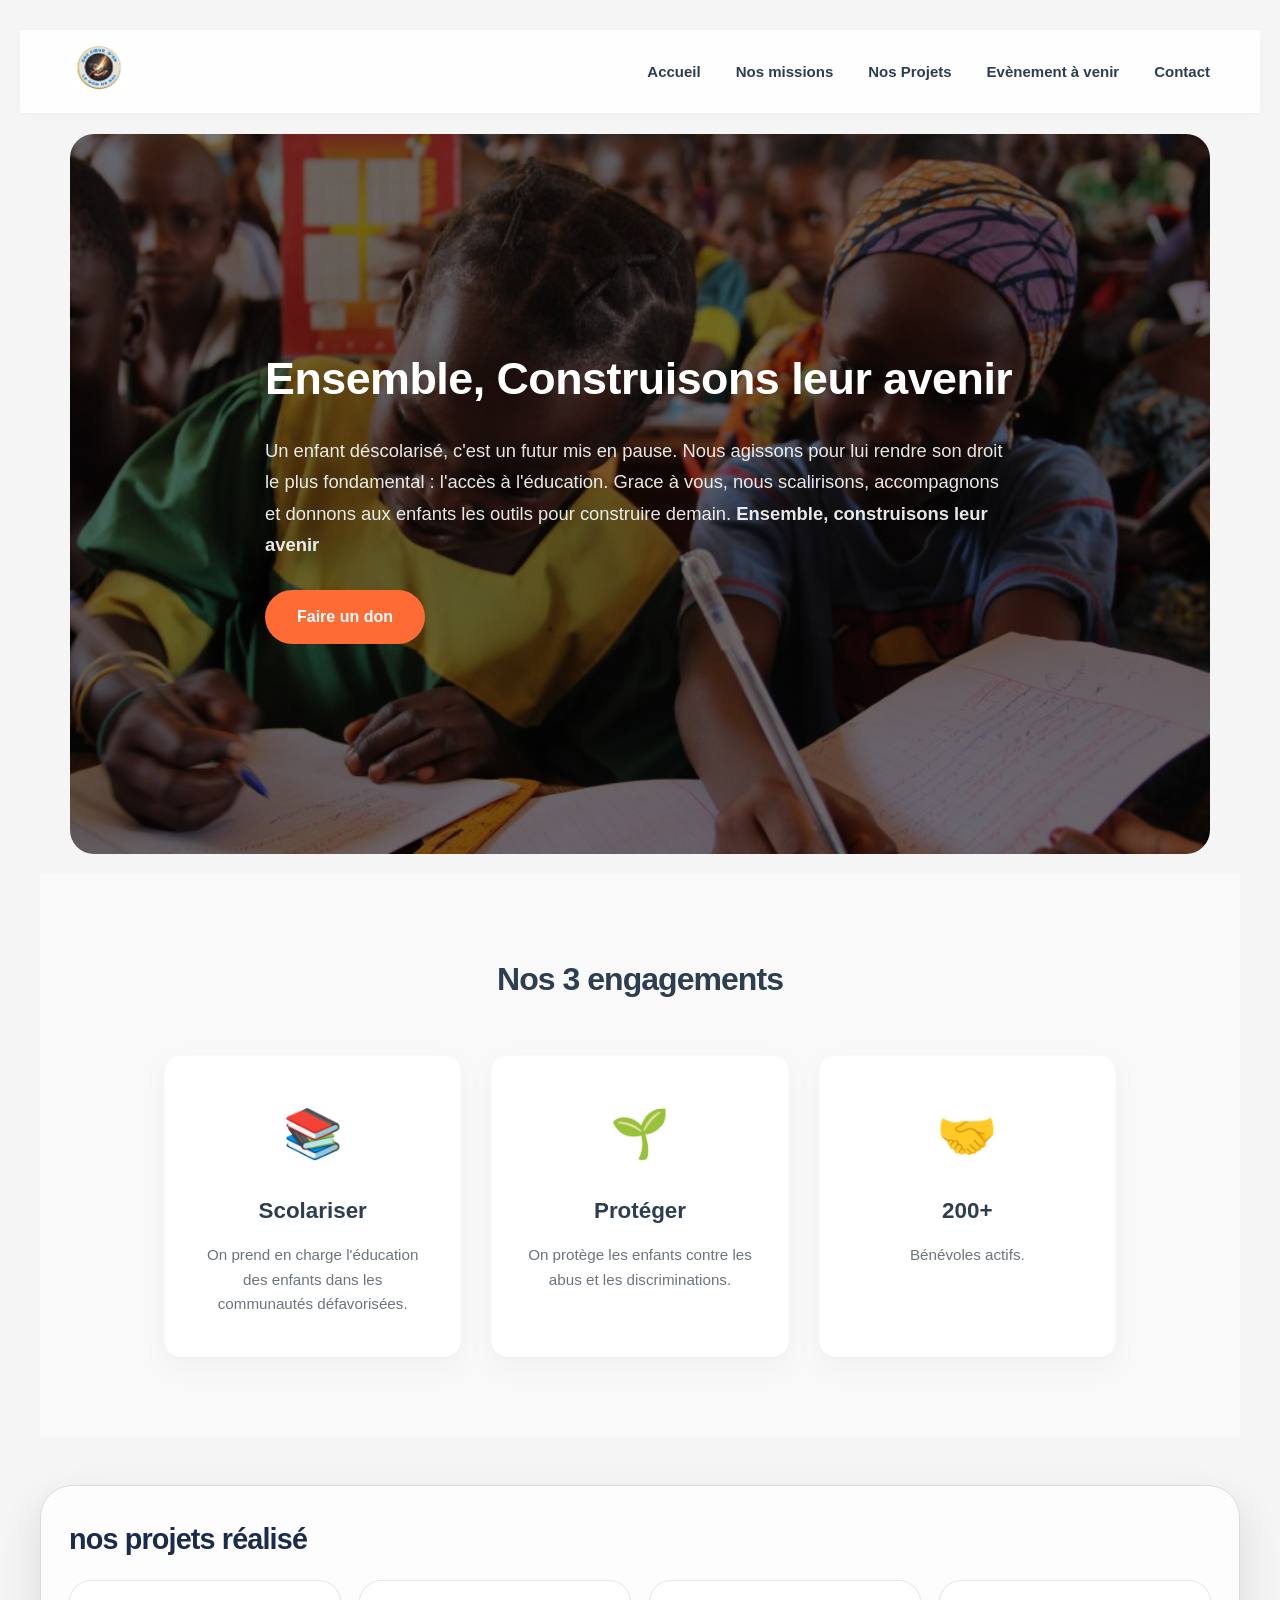
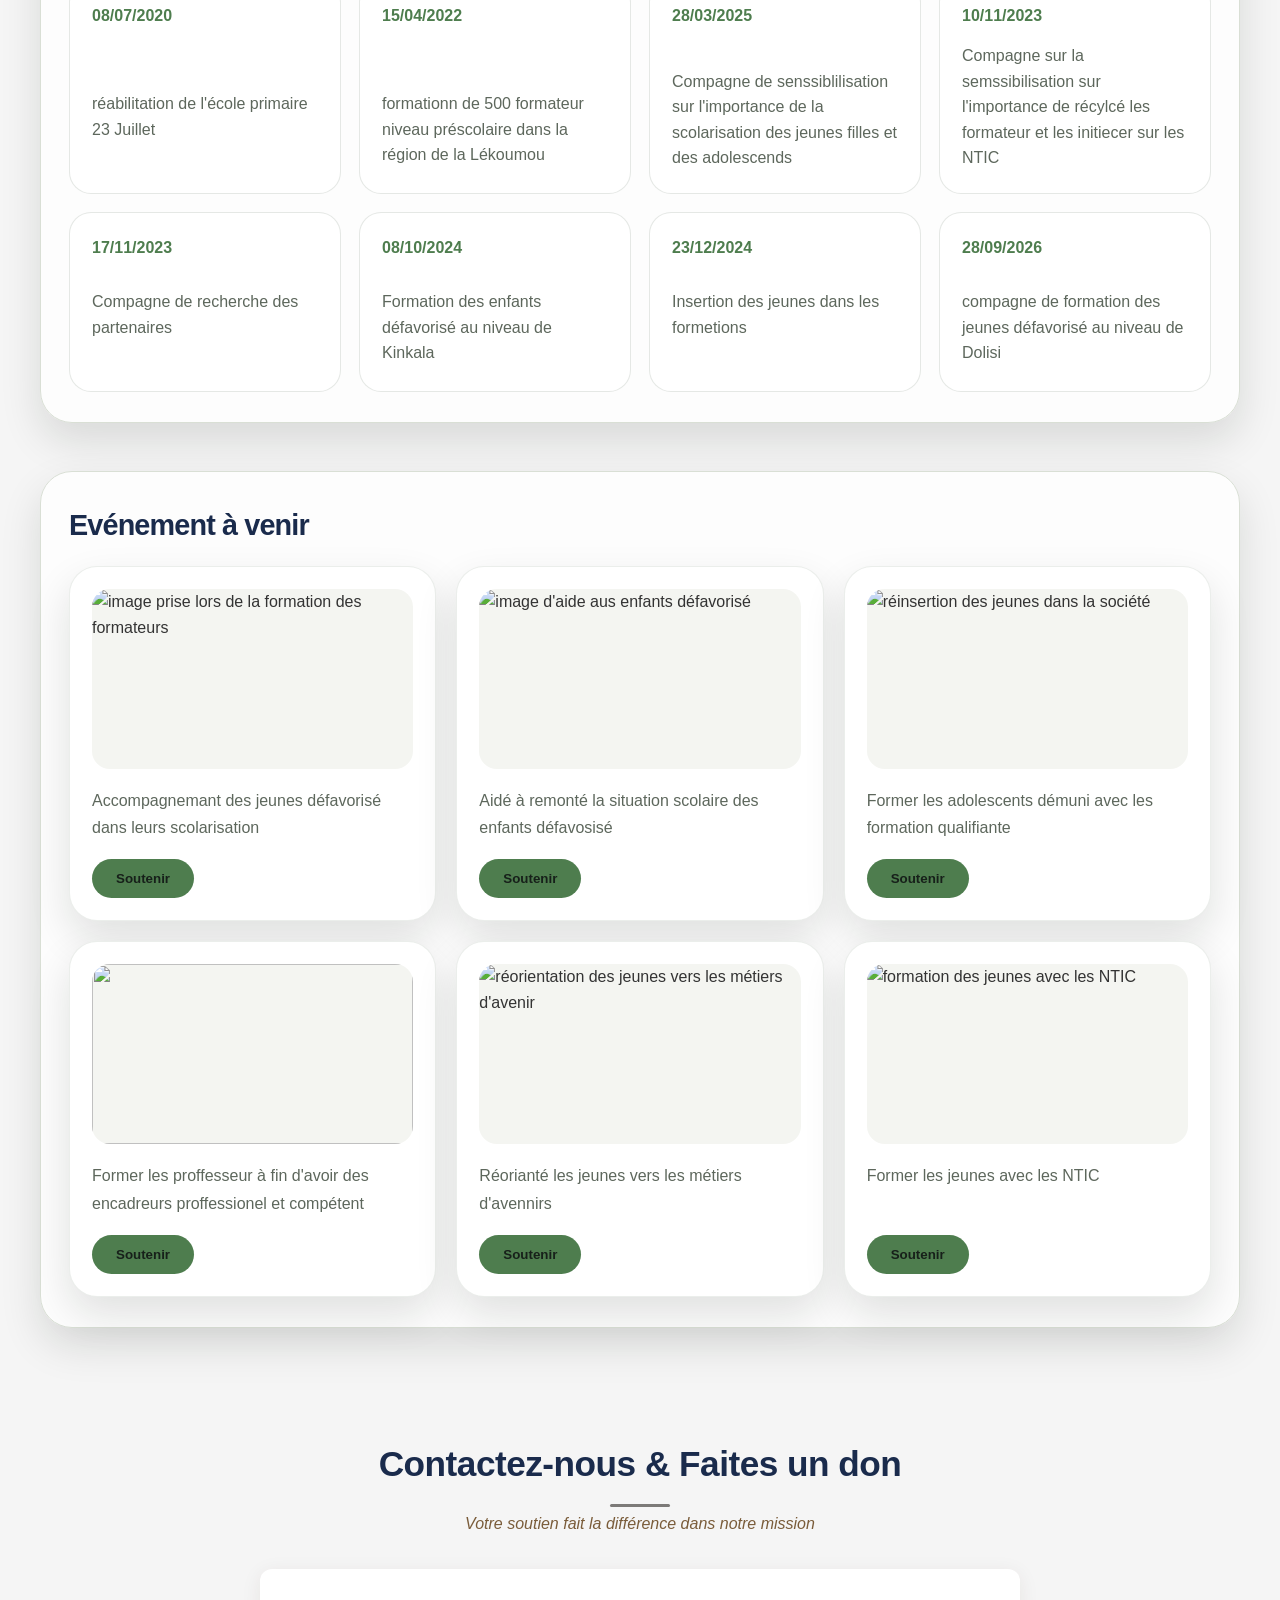
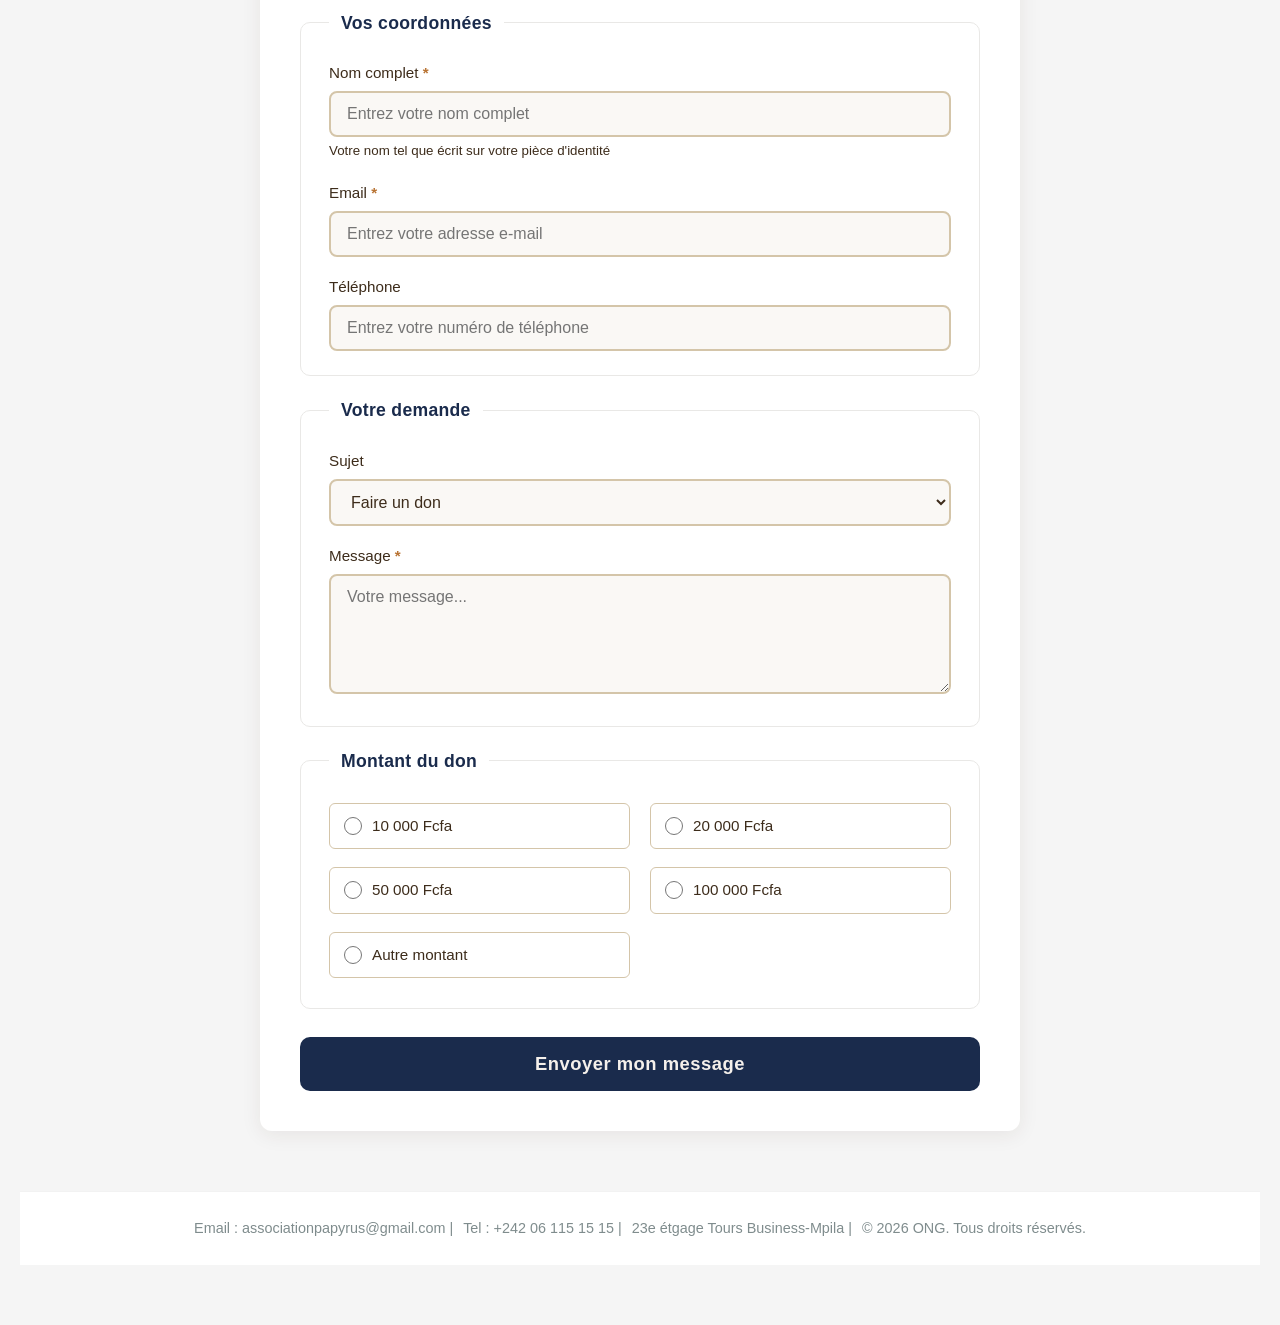
==== index.html @ c0b55ab4 "code review" ====
<!DOCTYPE html>
<html lang="en">
<head>
    <meta charset="UTF-8">
    <meta name="viewport" content="width=device-width, initial-scale=1.0">
    <title>associatif / ONG </title>
    <link rel="preconnect" href="https://fonts.googleapis.com">
    <link rel="preconnect" href="https://fonts.gstatic.com" crossorigin>
    <link href="https://fonts.googleapis.com/css2?family=Roboto:ital,wght@0,100..900;1,100..900&display=swap" rel="stylesheet">
    <link rel="stylesheet" href="style.css">
</head>
<body>
     <!-- En tete-->  
     <header>
        <nav class="navbar">
            <a href="#" class="logo">
                <img src="image/logo1.png" alt="Logo de l'ONG" class="logo-img">
            </a>
            <ul class="nav-links">
                <li><a href="#">Accueil</a></li>
                <li><a href="#mission">Nos missions</a></li>
                <li><a href="#projet">Nos Projets</a></li>
                <li><a href="#evenements">Evènement à venir</a></li>
                <li><a href="#contact-don">Contact</a></li>
            </ul>
        </nav>
    </header>
    <main>
        <section class="hero">
            <div class="hero-content">
               <h1>Ensemble, Construisons leur avenir</h1>
               <p>Un enfant déscolarisé, c'est un futur mis en pause. Nous agissons pour lui rendre
                son droit le plus fondamental : l'accès à l'éducation.
                Grace à vous, nous scalirisons, accompagnons et donnons aux enfants les outils
                pour construire demain.
                <strong>Ensemble, construisons leur avenir</strong>
               </p>
               <a href="don.html" class="btn">Faire un don</a>
            </div>
        </section>
        <section id="mission" class="engagements">
            <h2>Nos 3 engagements</h2>
            <div class="cards">
                <div class="card">
                    <article>
                    <span class="icon">📚</span>
                    <h3>Scolariser</h3>
                    <p>On prend en charge l'éducation des enfants dans les communautés défavorisées.</p>
                    </article>
                </div>
                <div class="card">
                    <article>
                    <span class="icon">🌱</span>
                    <h3>Protéger</h3>
                    <p>On protège les enfants contre les abus et les discriminations.</p>
                    </article>
                </div>
                <div class="card">
                    <article>
                    <span class="icon">🤝</span>
                    <h3>200+</h3>
                    <p>Bénévoles actifs.</p>
                    </article>
                </div>
            </div>
        </section>
        <!--  Les projet déjà réalisé -->
        <section id="projet" class="calandar_section">
            <h2>nos projets réalisé</h2>
            <div class="calandar_container">
                <div class="child_calandar">
                    <p>08/07/2020</p>
                    <p>réabilitation de l'école primaire 23 Juillet</p>
                </div>
                <div class="child_calandar">
                    <p>15/04/2022</p>
                    <p>formationn de 500 formateur niveau préscolaire dans la région de la Lékoumou</p>
                </div>
                <div class="child_calandar">
                    <p>28/03/2025</p>
                    <p> Compagne de senssiblilisation sur l'importance de la scolarisation des jeunes filles et des adolescends </p>
                </div>

                <div class="child_calandar">
                    <p>10/11/2023</p>
                    <p> Compagne sur la semssibilisation sur l'importance de récylcé les formateur et les initiecer sur les NTIC</p>
                </div>
                <div class="child_calandar">    
                    <p>17/11/2023</p>
                    <p>Compagne de recherche des partenaires </p>
                </div>

                <div class="child_calandar"> 
                    <p>08/10/2024</p>
                    <p>Formation des enfants défavorisé au niveau de Kinkala</p>
                </div>
                <div class="child_calandar">
                    <p>23/12/2024</p>
                    <p>Insertion des jeunes dans les formetions</p>
                </div>
                <div class="child_calandar">             
                    <p>28/09/2026</p>
                    <p>compagne de formation des jeunes défavorisé au niveau de Dolisi</p>
                </div>
            </div>
    </section>


<!--La section pour nos projets à venir  -->
    <section id="evenements" class="projet_section">
        <h2>Evénement à venir</h2>
        <div class="container_projet">
            <div class="child_projet">
                <img src="https://legrandmono.bj/wp-content/uploads/2024/09/IMG-20240927-WA0129.jpg" alt="image prise lors de la formation des formateurs">
                <p> Accompagnemant des jeunes défavorisé dans leurs scolarisation</p>
                <button>Soutenir</button>
            </div>
            <div class="child_projet">
                <img src="https://encrypted-tbn0.gstatic.com/images?q=tbn:ANd9GcRmn4gI9Ow5GLTGpwdZaZLnpQS62dwzowXcWc6ldBdXpA&s=10" alt="image d'aide aus enfants défavorisé">
                <p>Aidé à remonté la situation scolaire des enfants défavosisé </p>
                <button>Soutenir</button>
            </div>
            <div class="child_projet">
                <img src="https://www.adiac-congo.com/sites/default/files/img-20231004-wa0009.jpg" alt=" réinsertion des jeunes dans la société">
                <p>Former les adolescents démuni avec les formation qualifiante</p>
                <button>Soutenir</button>
            </div>
            <div class="child_projet">
                <img src="https://encrypted-tbn0.gstatic.com/images?q=tbn:ANd9GcTs5xlvQpNyrW2A0Wgi2jLqaTZ2bCmVh3GFG5YXTifcsnh3gACcMh5GiiU&s=10" alt="">
                <p>Former les proffesseur à fin d'avoir des encadreurs proffessionel et compétent </p>
                <button>Soutenir</button>
            </div>
            <div class="child_projet">
                <img src="https://online.edhec.edu/wp-content/uploads/2023/07/ChatGPT-Image-Jun-26-2026-06_09_16-PM-1920x768.png" alt=" réorientation des jeunes vers les métiers d'avenir">
                <p>Réorianté les jeunes vers les métiers d'avennirs </p>
                <button>Soutenir</button>
            </div>
            <div class="child_projet">
                <img src="https://encrypted-tbn0.gstatic.com/images?q=tbn:ANd9GcTFiH9bHSVfuEhfHbnqG5FL65zn-hc5rczifXO11B1sa4hIAQC0uTq6vQdM&s=10" alt=" formation des jeunes avec les NTIC">
                <p>Former les jeunes avec les NTIC</p>
                <button>Soutenir</button>
            </div>
        </div>
    </section>

    <section id="contact-don" class="contact-don">
        <h2>Contactez-nous &amp; Faites un don</h2>
        <p class="subtitle">Votre soutien fait la différence dans notre mission</p>
        <address class="contact-adress">
            
        </address>
        <form action="#" method="get" class="contact-form">
            <fieldset>
                <legend>Vos coordonnées</legend>
                <div class="form-group">
                    <label for="nom">Nom complet <span class="required">*</span></label>
                    <input type="text" id="nom" name="nom" placeholder="Entrez votre nom complet" required>
                    <small id="nom-help">Votre nom tel que écrit sur votre pièce d'identité</small>
                </div>
                <div class="form-group">
                    <label for="email">Email <span class="required">*</span></label>
                    <input type="email" id="email" name="email" placeholder="Entrez votre adresse e-mail" required>
                </div>
                <div class="form-group">
                    <label for="tel">Téléphone</label>
                    <input type="tel" id="tel" name="tel" placeholder="Entrez votre numéro de téléphone">
                </div>
            </fieldset>
            <fieldset>
                <legend>Votre demande</legend>
                <div class="form-group">
                    <label for="sujet">Sujet</label>
                    <select id="sujet" name="sujet">
                        <option value="info">Demande d'information</option>
                        <option value="don" selected>Faire un don</option>
                        <option value="autre">Autre</option>
                    </select>
                </div>
                <div class="form-groupe">
                    <label for="message">Message <span class=required>*</span></label>
                    <textarea id="message" name="message" rows="5" placeholder="Votre message..." required></textarea>   
                </div>
            </fieldset>
            <fieldset>
                <legend>Montant du don</legend>
                <div class="radio-group">
                    <label><input type="radio" name="montant" value="10000"> 10 000 Fcfa</label>
                    <label><input type="radio" name="montant" value="20000"> 20 000 Fcfa</label>
                    <label><input type="radio" name="montant" value="50000"> 50 000 Fcfa</label>
                    <label><input type="radio" name="montant" value="100000"> 100 000 Fcfa</label>
                    <label><input type="radio" name="montant" value="autre"> Autre montant</label>
                </div>
            </fieldset>
            <button type="submit" name="submit" class="btn-submit">Envoyer mon message</button>
        </form>
    </section>

    <footer>
        <p>Email : associationpapyrus@gmail.com | </a></p>
        <p> Tel : +242 06 115 15 15 |</p>
        <p> 23e étgage Tours Business-Mpila | </p>
        <p>&copy; 2026 ONG. Tous droits réservés.</p>
    </footer>
</body>
</html>
---- style.css ----
* {
    margin: 0;
    padding: 0;
    box-sizing: border-box;
}

body {
    font-family: 'Inter', sans-serif;
    line-height: 1.6;
    background-color: #f4f4f4;
    color: #333;
    display: flex;
    flex-direction: column;
    min-height: 100vh;
    background-color: #f5f5f5;
}

header {
     position: sticky;
    top: 0;
    z-index: 1000; 

}
.navbar{
    
    display: flex;
    justify-content: space-between;

    align-items: center;
    padding: 15px 50px;
    background: rgb(255, 255, 255,0.85);
    border-bottom: 1px solid RGB(0, 0, 0, 0.05);
    backdrop-filter: blur(12px);
    BOX-SHADOW: 0 2px 10px rgba(0,0,0,0.02);
}

.logo-img {
    height: 45px;
    object-fit: contain;
}

.nav-links{
    display: flex;
    list-style: none;
    gap: 35px;
}

.nav-links a {
    text-decoration: none;
    color: #2c3e50 ;
    font-weight: 600;
    font-size: 15px;
    transition: color 0.3s ease;
    position: relative;
}

.nav-links a:hover {
    color: #ff6b35;
}

.nav-links a::after {
    content: '';
    position: absolute;
    width: 0;
    height: 2px;
    bottom: 0;
    left: 0;
    background-color: #ff6b35;
    transition: width 0.3s ease;
}

.nav-links a:hover::after {
    width: 100%;
}

.nav-links a:hover {
    color: #ff6b35;
}

.hero {
    background-image: linear-gradient(rgba(0,0,0,0.55), rgba(0,0,0,0.55)), url(image/image2.jpg);

    background-size: cover;
    background-position: center;
    background-repeat: no-repeat;
    min-height: 80vh;
    display: flex;
    justify-content: center;
    align-items: center;
    padding: 40px 20px;
    color: white;
    border-radius: 24px;
    overflow: hidden;
    margin: 20px 50px;
    
}

.hero-content {
    max-width: 750px;
}

.hero-content h1 {
    font-size: 2.8rem;
    font-weight: 700;
    margin-bottom: 20px;
    letter-spacing: -0.5px;
}

.hero-content p {
    font-size: 1.15rem;
    margin-bottom: 30px;
    line-height: 1.7;
    color: rgba(255, 255, 255, 0.9);
}
.btn {
    display: inline-block;
    padding: 14px 32px;
    background-color: #ff6b35;
    color: white !important;
    text-decoration: none;
    font-size: 1rem;
    border: none;
    border-radius: 30px;
    font-weight: 600;
    cursor: pointer;
    box-shadow: 0 4px 15px(255,107,53,0.3);
    transition: all 0.3s ease;
     
}

.btn:hover {
    background-color: #e55b2c;
    box-shadow: 0 6px 20px rgba(255,107,53,0.4);
    transform: translateY(-2px);
}

.engagements {
    padding: 80px 10%;
    background-color: #f9f9f9;
    text-align: center;
}

.engagements h2 {
    font-size: 2rem;
    margin-bottom: 10px;
    color: #2c3e50;
    position: relative;
}

.cards {
    display: flex;
    justify-content: center;
    flex-wrap: wrap;
    gap: 30px;
    margin-top: 50px;
}

.card {
    background: #ffffff;
    padding: 40px 30px;
    border-radius: 16px;
    box-shadow: 0 10px 30px rgba(0,0,0,0.04);
    flex: 1;
    min-width: 200px;
    max-width: 350px;
    transition: transform 0.3s ease, box-shadow 0.3s ease;
    border: 1px solid rgba(0, 0, 0, 0.02);
}

.card:hover {
    transform: translateY(-5px);
    box-shadow: 0 15px 35px rgba(0,0,0,0.08);
}
.icon {
    display: block;
    font-size: 3rem;
    margin-bottom: 20px;

   
}

.card h3 {
    font-size: 1.4rem;
    color: #2c3e50;
    margin-bottom: 15px;
}

.card p {
    font-size: 0.95rem;
    color: #6c757d;
    line-height: 1.6;
}

footer {
    display: flex;
    gap: 10px;
    justify-content: center;
    align-items: center; /* Aligne verticalement au centre au cas où */
    background-color: var(--bg-footer, #ffffff);
    color: var(--text-footer, #333333);
    padding: 25px 0;
    border-top: 1px solid var(--border-color, rgba(0, 0, 0, 0.05));
}

footer p {
    color: #7f8c8d;
    font-size: 0.9rem;
    font-weight: 500;
}

/* Responsive Design */
@media (max-width: 768px) {
    .navbar {
        padding: 15px 20px;
        flex-direction: column;
        gap: 15px;
        
    }

    .nav-links {
        gap: 20px;
        padding: 0;
        justify-content: center;
        flex-wrap: wrap;
    }

    .nav-links a {
        font-size: 14px;
    }

    .hero {
        min-height: 60vh;
        padding: 40px 15px;
    }
    .hero-content h1 {
        font-size: 1.9rem;
        
    }

    .hero-content p {
        font-size: 1rem;
        margin-bottom: 20px;
    }

    .engagements {
        padding: 50px 20px;
    }

    .engagements h2 {
        font-size: 1.8rem;
    }

    .cards {
        flex-direction: column;
        align-items: center;
        gap: 20px;
    }

    .card {
        width: 100%;
        max-width: 100%;
        padding: 30px 20px;
    }
}
:root {
    --bg-color: #f4f5f1;
    --surface: #ffffff;
    --surface-alt: #eef0e7;
    --text: #17201a;
    --muted: #5d675c;
    --accent: #4e7d4e;
    --accent-soft: #d6e7d6;
    --border: #d9dfd5;
    --shadow: 0 18px 42px rgba(17, 25, 17, 0.12);
    --radius: 24px;
}


body {
    padding: 30px 20px 60px;
    bgcolor: var(--bg-color);
}

h2 {
    margin: 0 0 18px;
    font-size: clamp(1.8rem, 2vw, 2.6rem);
    letter-spacing: -0.03em;
    color: #1a2b4c;
    
}

section {
    max-width: 1200px;
    margin: 0 auto 48px;
    padding: 0 16px;
}

.calandar_section,
.projet_section {
    background: rgba(255, 255, 255, 0.82);
    border: 1px solid var(--border);
    border-radius: 32px;
    padding: 30px 28px;
    box-shadow: var(--shadow);
}

.calandar_container {
    display: grid;
    grid-template-columns: repeat(4, minmax(0, 1fr));
    gap: 18px;
}

.child_calandar {
    display: flex;
    flex-direction: column;
    justify-content: space-between;
    background: var(--surface);
    border: 1px solid rgba(95, 113, 95, 0.16);
    border-radius: 22px;
    padding: 22px;
    min-height: 180px;
    transition: transform 0.25s ease, box-shadow 0.25s ease;
}

.child_calandar:hover {
    transform: translateY(-4px);
    box-shadow: 0 24px 44px rgba(17, 25, 17, 0.16);
}

.child_calandar p:first-child {
    margin: 0 0 14px;
    color: var(--accent);
    font-weight: 700;
}

.child_calandar p:last-child {
    margin: 0;
    color: var(--muted);
    line-height: 1.6;
    min-height: 80px;
}

.container_projet {
    display: grid;
    grid-template-columns: repeat(3, minmax(0, 1fr));
    gap: 20px;
}

.child_projet {
    display: flex;
    flex-direction: column;
    justify-content: space-between;
    gap: 18px;
    background: var(--surface);
    border: 1px solid rgba(95, 113, 95, 0.12);
    border-radius: 28px;
    overflow: hidden;
    padding: 22px;
    min-height: 320px;
    box-shadow: var(--shadow);
    transition: transform 0.25s ease, box-shadow 0.25s ease;
}

.child_projet:hover {
    box-shadow: 0 24px 48px rgba(17, 25, 17, 0.16);
}

.child_projet img {
    width: 100%;
    height: 180px;
    object-fit: cover;
    border-radius: 18px;
    background: var(--bg-color)
}

.child_projet p {
    margin: 0;
    color: var(--muted);
    line-height: 1.7;
    flex: 1;
}

.child_projet button {
    align-self: start;
    border: none;
    border-radius: 999px;
    padding: 12px 24px;
    background: var(--accent);
    color: var(--text);
    font-weight: 600;
    cursor: pointer;
}

.contact-don {
    max-width: 800px;
    margin: 0 auto;
    padding: 60px 20px;
    /* background-color: #f5f0eb; */
    border-radius: 16px;
    font-family: 'Inter', -apple-system, BlinkMacSystemFont, 'Segoe UI', sans-serif;
    color: #3d2c1b; 
}

/* ----- TITRES (serif) ----- */
.contact-don h2,
.contact-don legend {
    
}

.contact-don h2 {
    font-size: 2.2rem;
    color: #1a2b4c;
    text-align: center;
    margin-bottom: 4px;
    font-weight: 700;
    letter-spacing: -0.5px;
}



.contact-don h2::after {
    content: '';
    display: block;
    width: 60px;
    height: 3px;
    background: #7c7a78;
    margin: 12px auto 0;
    border-radius: 2px;
}

/* ----- SOUS-TITRE ----- */
.contact-don .subtitle {
    text-align: center;
    Color: #7a5c3a;
    font-size: 1rem;
    font-weight: 400;
    margin-top: 0;
    margin-bottom: 32px;
    font-style: italic;
}

/* ----- ADRESSE ----- */
.contact-address {
    text-align: center;
    margin-bottom: 40px;
    font-style: normal;
    color: #7a5c3a;
    line-height: 1.8;
    font-weight: 400;
}

.contact-address a {
    color: #1a2b4c; 
    text-decoration: none;
    font-weight: 500;
    border-bottom: 1px dotted #d4c5a9;
    transition: border-color 0.3s ease;
}

.contact-address a:hover {
    border-bottom-color: #b87333;
}

/* ----- FORMULAIRE (fond blanc) ----- */
.contact-form {
    background: #ffffff;
    padding: 40px;
    border-radius: 12px;
    box-shadow: 0 4px 20px rgba(61, 44, 27, 0.08);
}

/* ----- FIELDSET ----- */
.contact-form fieldset {
    border: 1px solid #e9e8e6;
    border-radius: 10px;
    padding: 24px 28px;
    margin-bottom: 20px;
    transition: border-color 0.3s ease;
}

.contact-form fieldset:hover {
    border-color: #b87333;
}

.contact-form legend {
    font-weight: 600;
    font-size: 1.1rem;
    color: #1a2b4c; 
    padding: 0 12px;
    background: #ffffff;
    border-radius: 4px;
    letter-spacing: 0.3px;
}

/* ----- CHAMPS (labels) ----- */
.contact-form .form-group {
    margin-bottom: 18px;
}

.contact-form .form-group:last-child {
    margin-bottom: 0;
}

.contact-form label {
    display: block;
    font-weight: 500;
    font-size: 0.95rem;
    color: #3d2c1b;
    margin-bottom: 6px;
}

.contact-form label .required {
    color: #b87333; 
    font-weight: 700;
}

/* ----- INPUTS, SELECT, TEXTAREA ----- */
.contact-form input[type="text"],
.contact-form input[type="email"],
.contact-form input[type="tel"],
.contact-form select,
.contact-form textarea {
    width: 100%;
    padding: 12px 16px;
    border: 2px solid #d4c5a9;
    border-radius: 8px;
    font-size: 1rem;
    font-family: inherit;
    transition: border-color 0.3s ease, box-shadow 0.3s ease;
    background-color: #faf8f5;
    box-sizing: border-box;
    Color: #3d2c1b;
}

.contact-form input[type="text"]:focus,
.contact-form input[type="email"]:focus,
.contact-form input[type="tel"]:focus,
.contact-form select:focus,
.contact-form textarea:focus {
    outline: none;
    border-color: #b87333;
    box-shadow: 0 0 0 3px rgba(184, 115, 51, 0.15);
    background-color: #ffffff;
}

.contact-form textarea {
    resize: vertical;
    min-height: 120px;
}

/* ----- RADIO GROUP (montant du don) ----- */
.contact-form .radio-group {
    display: grid;
    grid-template-columns: 1fr 1fr;
    gap: 12px 20px;
    padding-top: 4px;
}

.contact-form .radio-group label {
    display: flex;
    align-items: center;
    font-weight: 500;
    font-size: 0.95rem;
    color: #3d2c1b;
    cursor: pointer;
    gap: 10px;
    padding: 10px 14px;
    /* background-color: #f5f0eb; */
    border-radius: 6px;
    border: 1px solid #d4c5a9;
    transition: all 0.3s ease;
}

.contact-form .radio-group label:hover {
    background-color: #e8e0d8;
    border-color: #b87333;
}

.contact-form .radio-group input[type="radio"] {
    width: 18px;
    height: 18px;
    accent-color: #b87333;
    cursor: pointer;
    flex-shrink: 0;
}

.contact-form .radio-group input[type="radio"]:hover {
    transform: scale(1.05);
}

/* J'ai choisi le bleu profond pour inspirer confiance 
    comme l'a décidé le lead */
.contact-form .btn-submit {
    width: 100%;
    padding: 16px 32px;
    background: #1a2b4c; 
    Color: #f5f0eb;
    border: none;
    border-radius: 10px;
    font-size: 1.15rem;
    font-weight: 600;
    cursor: pointer;
    transition: transform 0.15s ease, background 0.3s ease, box-shadow 0.3s ease;
    letter-spacing: 0.5px;
    margin-top: 8px;
    font-family: 'Inter', sans-serif;
}

.contact-form .btn-submit:hover {
    background: #14223a;
    transform: translateY(-2px);
    box-shadow: 0 8px 24px rgba(26, 43, 76, 0.35);
}

.contact-form .btn-submit:active {
    transform: translateY(0);
    background: #0f1a2e;
}

/* ----- MENTION CHAMPS OBLIGATOIRES ----- */
.contact-form .required-note {
    text-align: center;
    margin-top: 16px;
    color: #7a5c3a;
    font-size: 0.85rem;
    font-weight: 400;
}

.contact-form .required-note .required {
    color: #b87333;
    font-weight: 700;
}

/* ============================================================
   RESPONSIVE
   ============================================================ */

/* --- Tablettes --- */
@media (max-width: 640px) {
    .contact-don {
        padding: 40px 16px;
    }

    .contact-don h2 {
        font-size: 1.8rem;
    }

    .contact-form {
        padding: 24px 16px;
    }

    .contact-form fieldset {
        padding: 18px 16px;
    }

    .contact-form .radio-group {
        gap: 8px 14px;
    }
}

/* --- Mobiles --- */
@media (max-width: 512px) {
    .contact-don {
        padding: 24px 12px;
        border-radius: 0;
    }

    .contact-don h2 {
        font-size: 1.5rem;
    }

    .contact-don h2::after {
        width: 40px;
    }

    .contact-don .subtitle {
        font-size: 0.9rem;
    }

    .contact-form {
        padding: 16px 12px;
        border-radius: 8px;
    }

    .contact-form fieldset {
        padding: 14px 12px;
    }

    .contact-form input[type="text"],
    .contact-form input[type="email"],
    .contact-form input[type="tel"],
    .contact-form select,
    .contact-form textarea {
        padding: 10px 14px;
        font-size: 0.95rem;
    }

    .contact-form .radio-group {
        grid-template-columns: 1fr;
        gap: 8px;
    }

    .contact-form .radio-group label {
        padding: 10px 12px;
    }

    .contact-form .btn-submit {
        font-size: 1rem;
        padding: 14px 20px;
    }
}
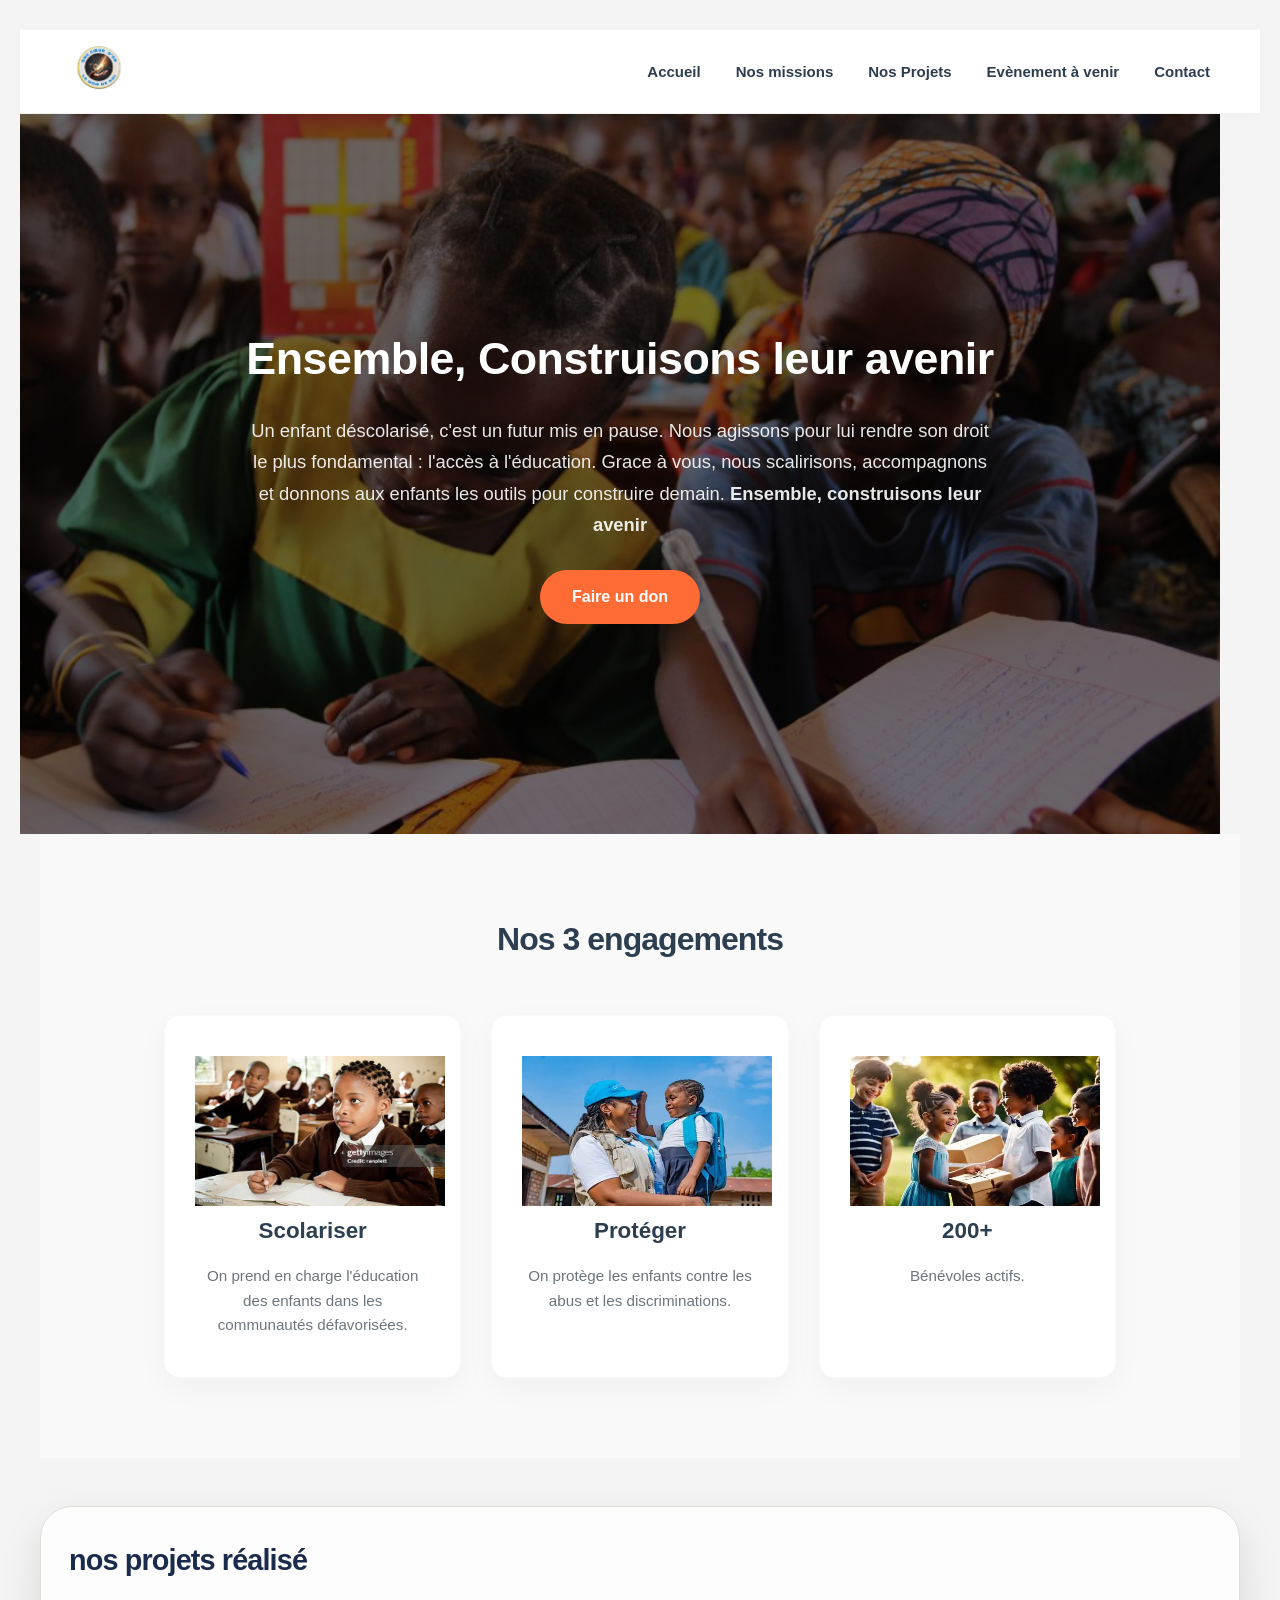
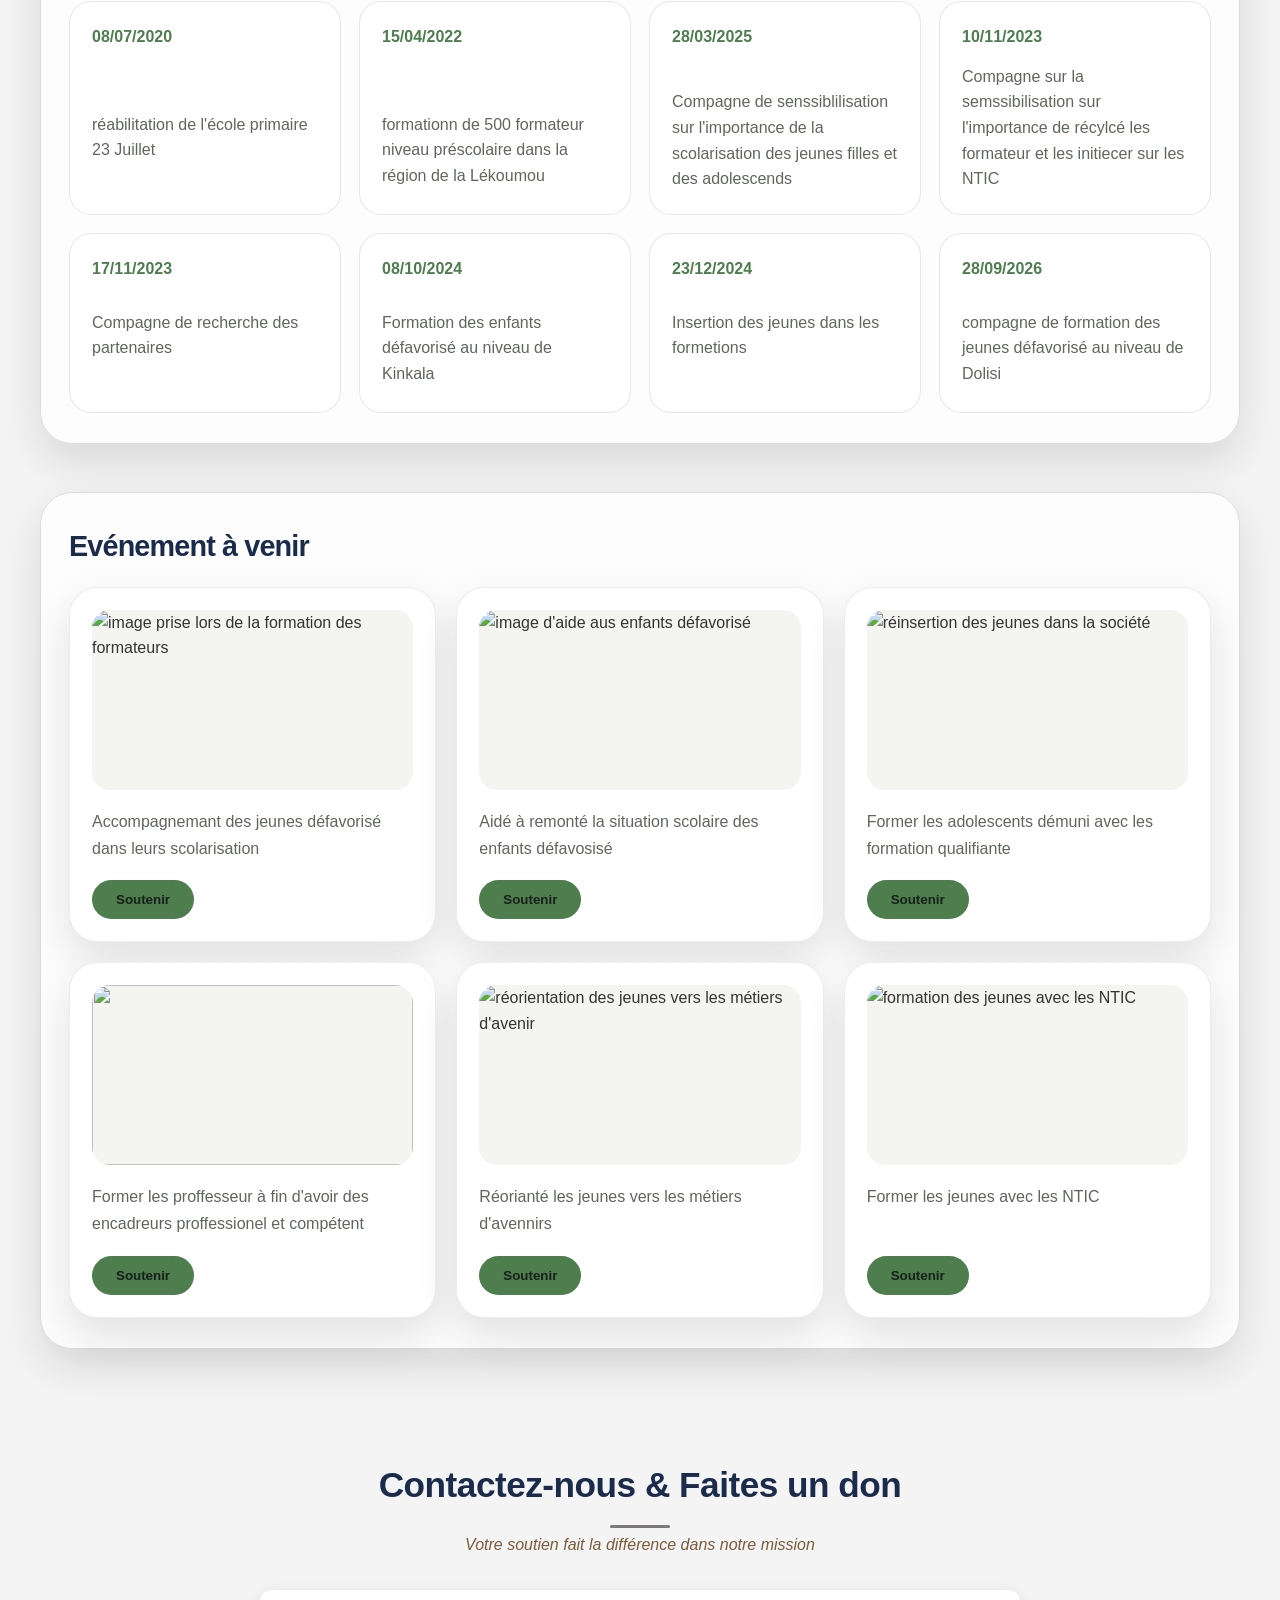
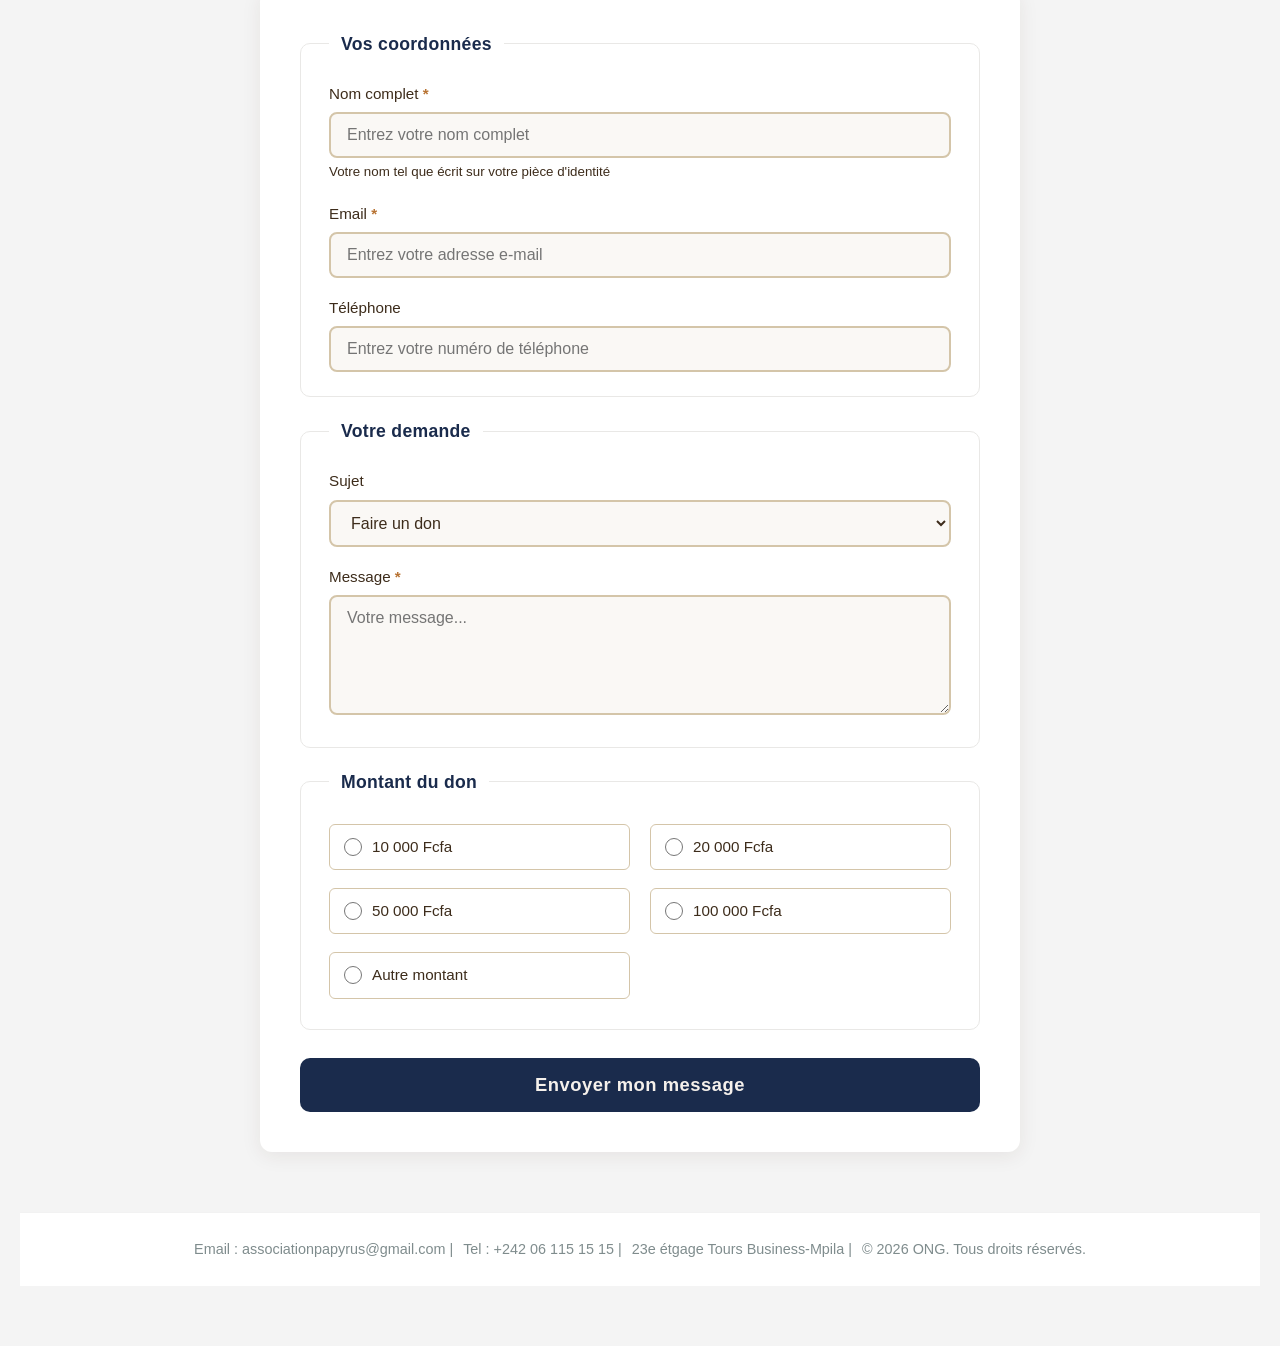
==== commit 78017b04: "Merge branch 'main' into chore/setup-architecture" ====
--- a/index.html
+++ b/index.html
@@ -43,21 +43,22 @@
             <div class="cards">
                 <div class="card">
                     <article>
-                    <span class="icon">📚</span>
+                    
+                    <img src="image/education.jpg" width="250" height="150" alt="education">
                     <h3>Scolariser</h3>
                     <p>On prend en charge l'éducation des enfants dans les communautés défavorisées.</p>
                     </article>
                 </div>
                 <div class="card">
                     <article>
-                    <span class="icon">🌱</span>
+                    <img src="image/protéger.jpg" width="250" height="150" alt="Protection">
                     <h3>Protéger</h3>
                     <p>On protège les enfants contre les abus et les discriminations.</p>
                     </article>
                 </div>
                 <div class="card">
                     <article>
-                    <span class="icon">🤝</span>
+                    <img src="image/don.jpg" width="250" height="150" alt="Don">
                     <h3>200+</h3>
                     <p>Bénévoles actifs.</p>
                     </article>
--- a/style.css
+++ b/style.css
@@ -9,15 +9,15 @@
     line-height: 1.6;
     background-color: #f4f4f4;
     color: #333;
-    display: flex;
-    flex-direction: column;
-    min-height: 100vh;
-    background-color: #f5f5f5;
+    margin: 0;
+    padding: 0;
 }
 
 header {
      position: sticky;
     top: 0;
+    left: 0;
+    width: 100%;
     z-index: 1000; 
 
 }
@@ -28,10 +28,11 @@
 
     align-items: center;
     padding: 15px 50px;
-    background: rgb(255, 255, 255,0.85);
+    background: rgb(255, 255, 255);
     border-bottom: 1px solid RGB(0, 0, 0, 0.05);
     backdrop-filter: blur(12px);
     BOX-SHADOW: 0 2px 10px rgba(0,0,0,0.02);
+    width: 100%;
 }
 
 .logo-img {
@@ -89,14 +90,15 @@
     align-items: center;
     padding: 40px 20px;
     color: white;
-    border-radius: 24px;
+    border-radius: 0;
     overflow: hidden;
-    margin: 20px 50px;
+    margin: 0;
     
 }
 
 .hero-content {
     max-width: 750px;
+    text-align: center;
 }
 
 .hero-content h1 {
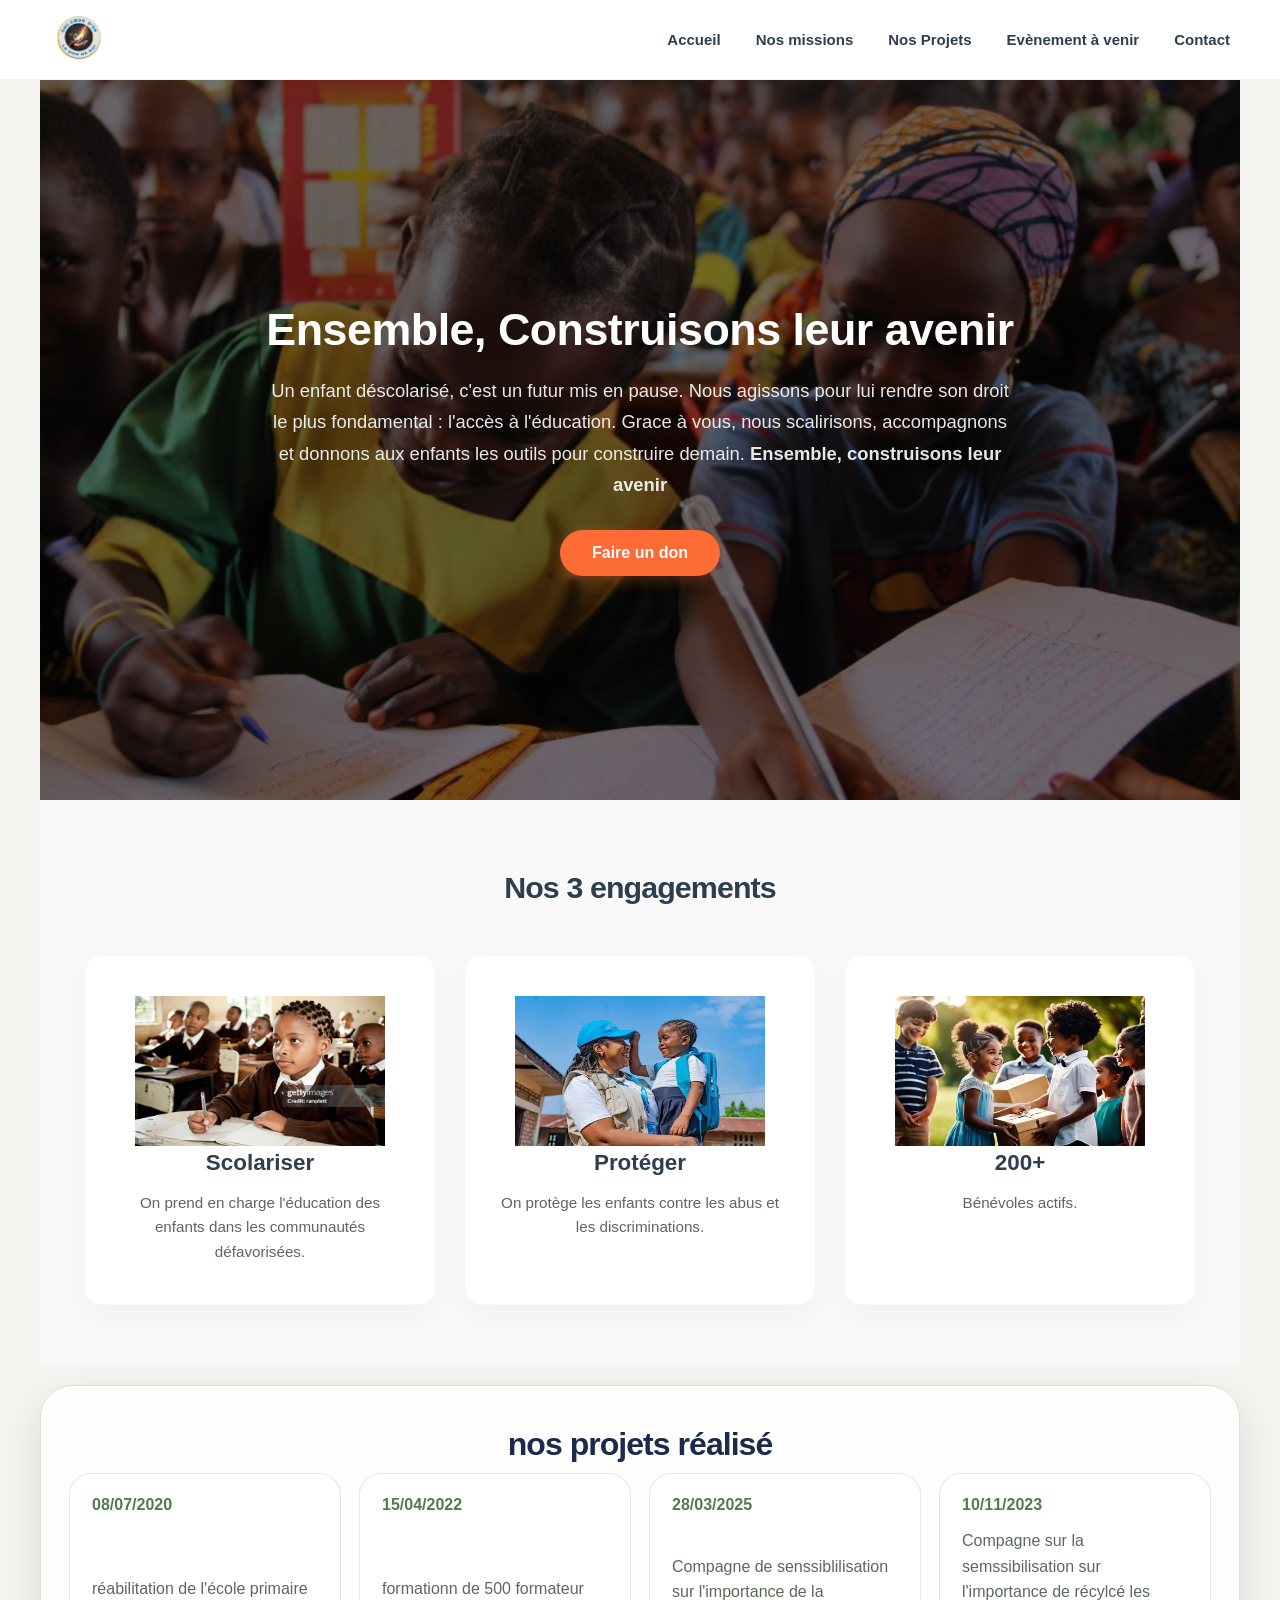
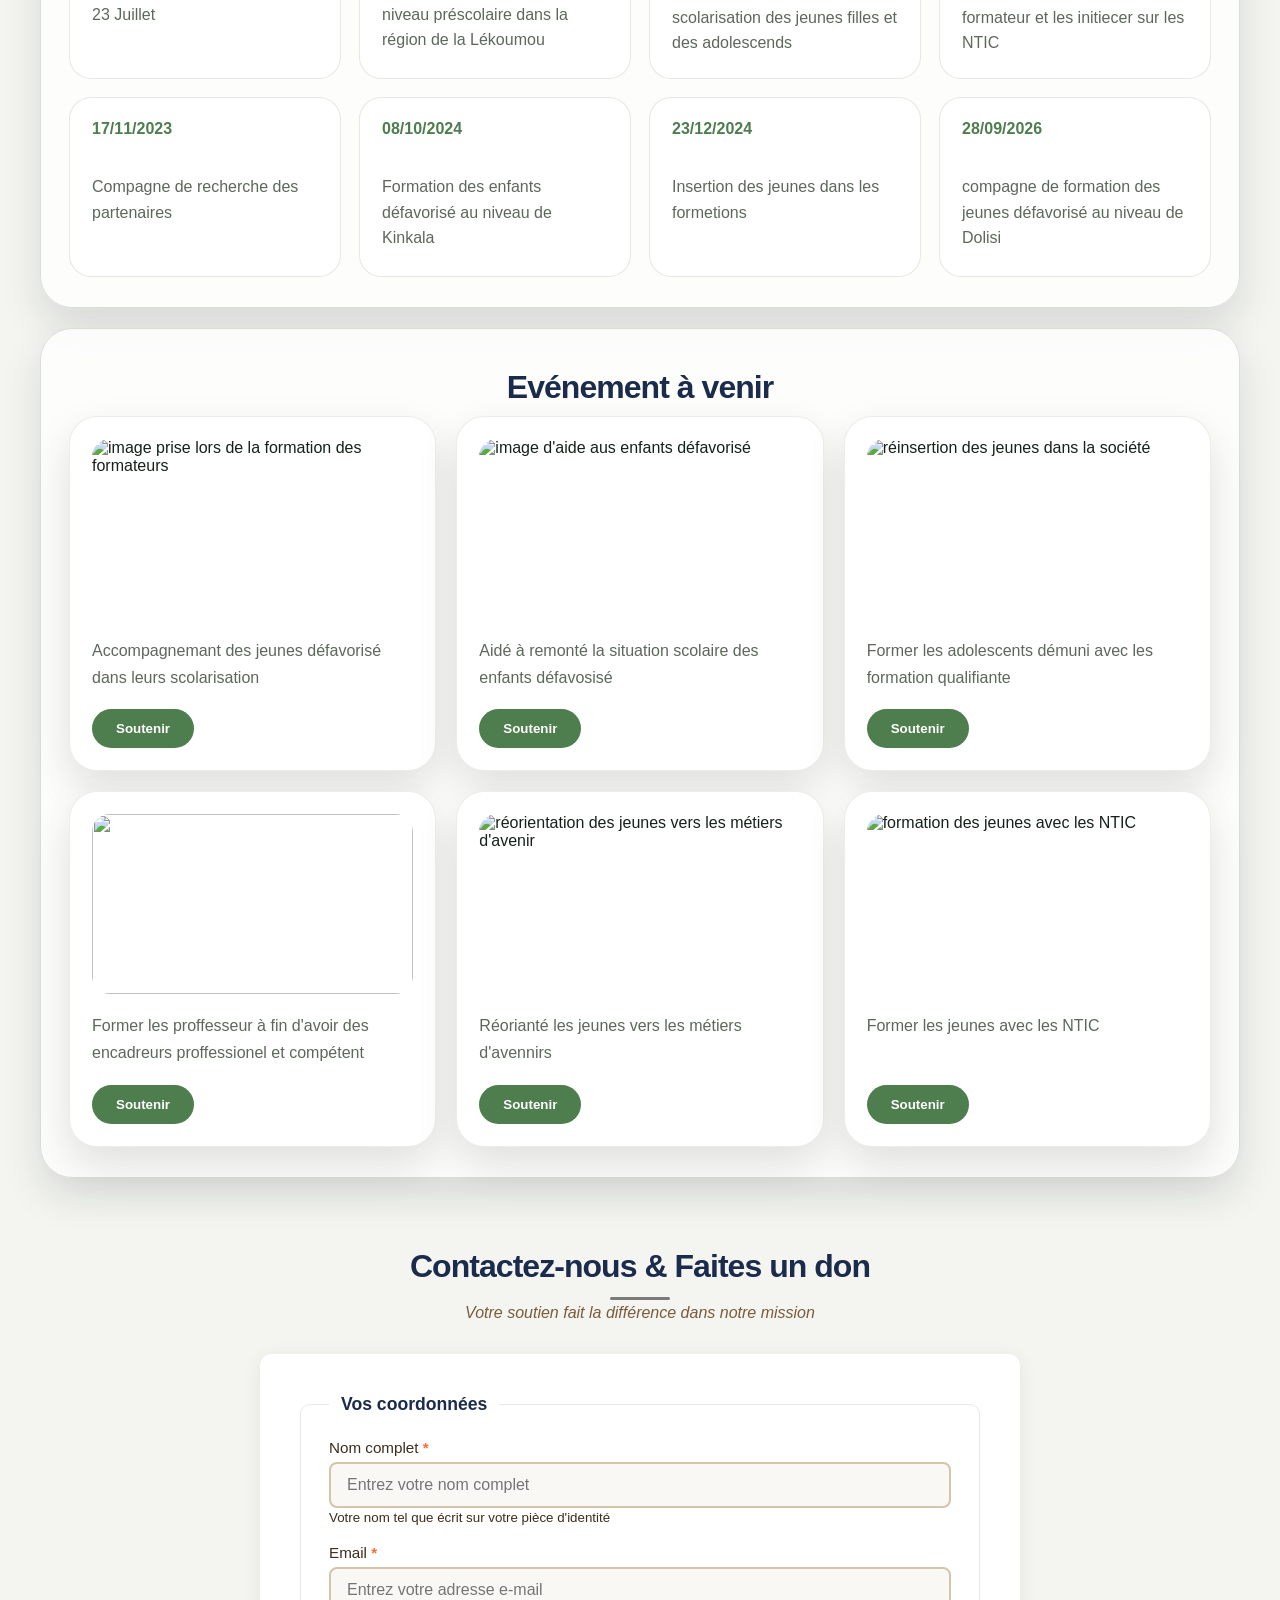
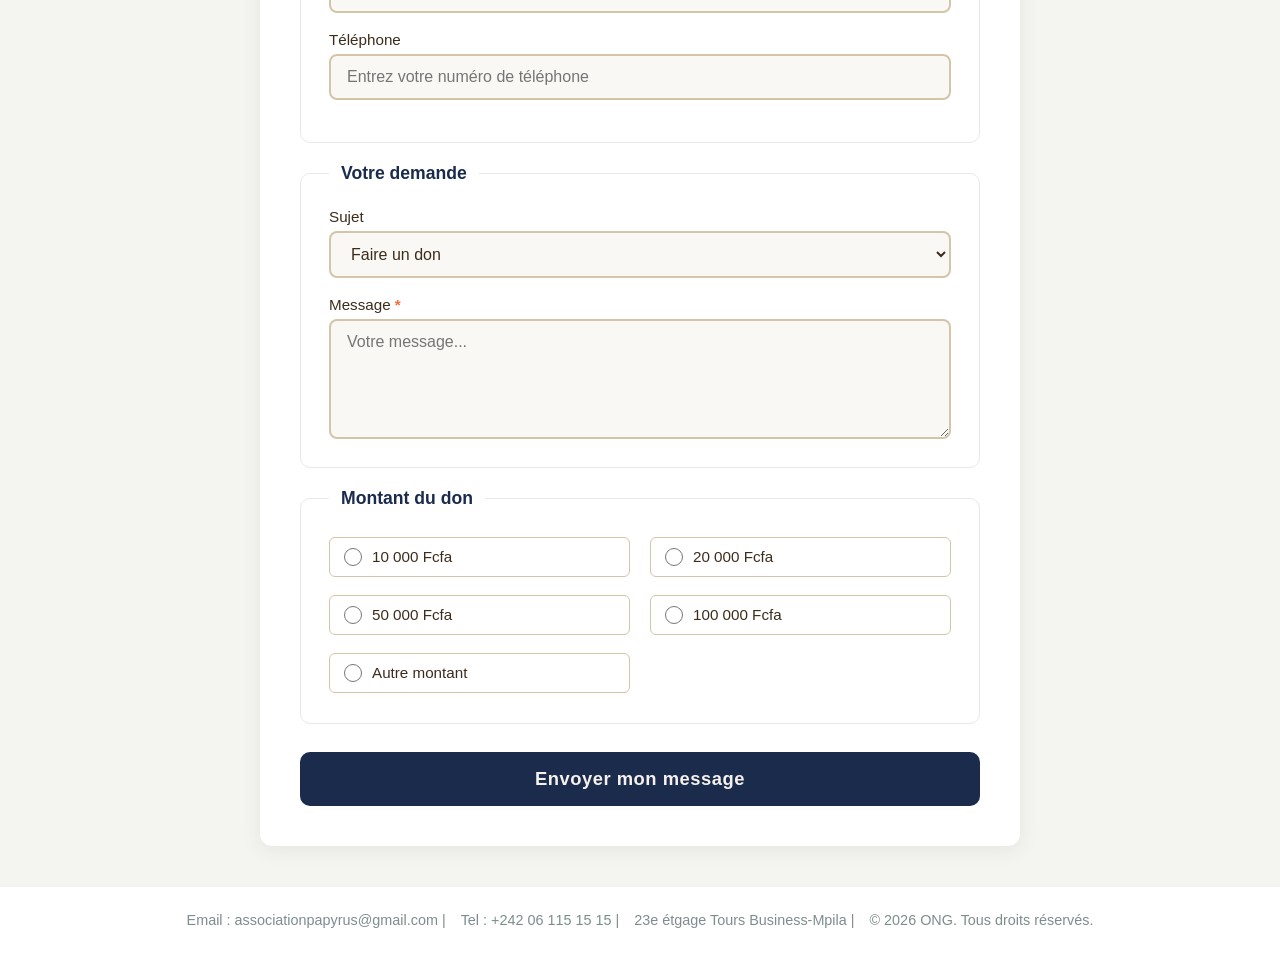
==== commit 5c554dd6: "code review" ====
--- a/index.html
+++ b/index.html
@@ -107,7 +107,7 @@
     </section>
 
 
-<!--La section pour nos projets à venir  -->
+
     <section id="evenements" class="projet_section">
         <h2>Evénement à venir</h2>
         <div class="container_projet">
--- a/style.css
+++ b/style.css
@@ -1,3 +1,23 @@
+
+   :root {
+    --bg-color: #f4f5f1;
+    --surface: #ffffff;
+    --surface-alt: #eef0e7;
+    --text: #17201a;
+    --text-main: #2c3e50;
+    --muted: #5d675c;
+    --accent: #4e7d4e;
+    --accent-soft: #d6e7d6;
+    --primary-orange: #ff6b35;
+    --primary-orange-hover: #e55b2c;
+    --dark-blue: #1a2b4c;
+    --border: #d9dfd5;
+    --border-soft: rgba(0, 0, 0, 0.05);
+    --shadow: 0 18px 42px rgba(17, 25, 17, 0.12);
+    --shadow-soft: 0 4px 20px rgba(61, 44, 27, 0.08);
+    --radius: 24px;
+}
+
 * {
     margin: 0;
     padding: 0;
@@ -5,33 +25,50 @@
 }
 
 body {
-    font-family: 'Inter', sans-serif;
-    line-height: 1.6;
-    background-color: #f4f4f4;
-    color: #333;
-    margin: 0;
-    padding: 0;
-}
-
+    font-family: 'Inter', -apple-system, BlinkMacSystemFont, 'Segoe UI', sans-serif;
+    background-color: var(--bg-color);
+    color: var(--text);
+    width: 100%;
+    min-height: 100vh;
+    display: flex;
+    flex-direction: column;
+}
+
+main {
+    flex: 1; 
+}
+
+h2 {
+    margin: 0 0 18px;
+    font-size: 2rem;
+    letter-spacing: -0.03em;
+    color: var(--dark-blue);
+    text-align: center;
+    margin: 10px 10px;
+}
+
+section {
+    max-width: 1200px;
+    margin: 0 auto;
+    padding: 60px 20px; 
+}
 header {
-     position: sticky;
+    position: sticky;
     top: 0;
     left: 0;
     width: 100%;
     z-index: 1000; 
-
-}
-.navbar{
-    
+}
+
+.navbar {
     display: flex;
     justify-content: space-between;
-
     align-items: center;
     padding: 15px 50px;
-    background: rgb(255, 255, 255);
-    border-bottom: 1px solid RGB(0, 0, 0, 0.05);
+    background: rgba(255, 255, 255, 0.95);
+    border-bottom: 1px solid var(--border-soft);
     backdrop-filter: blur(12px);
-    BOX-SHADOW: 0 2px 10px rgba(0,0,0,0.02);
+    box-shadow: 0 2px 10px rgba(0, 0, 0, 0.02);
     width: 100%;
 }
 
@@ -40,7 +77,7 @@
     object-fit: contain;
 }
 
-.nav-links{
+.nav-links {
     display: flex;
     list-style: none;
     gap: 35px;
@@ -48,15 +85,16 @@
 
 .nav-links a {
     text-decoration: none;
-    color: #2c3e50 ;
+    color: var(--text-main);
     font-weight: 600;
     font-size: 15px;
     transition: color 0.3s ease;
     position: relative;
+    padding-bottom: 4px;
 }
 
 .nav-links a:hover {
-    color: #ff6b35;
+    color: var(--primary-orange);
 }
 
 .nav-links a::after {
@@ -66,7 +104,7 @@
     height: 2px;
     bottom: 0;
     left: 0;
-    background-color: #ff6b35;
+    background-color: var(--primary-orange);
     transition: width 0.3s ease;
 }
 
@@ -74,13 +112,9 @@
     width: 100%;
 }
 
-.nav-links a:hover {
-    color: #ff6b35;
-}
 
 .hero {
-    background-image: linear-gradient(rgba(0,0,0,0.55), rgba(0,0,0,0.55)), url(image/image2.jpg);
-
+    background-image: linear-gradient(rgba(0, 0, 0, 0.55), rgba(0, 0, 0, 0.55)), url('image/image2.jpg');
     background-size: cover;
     background-position: center;
     background-repeat: no-repeat;
@@ -90,10 +124,6 @@
     align-items: center;
     padding: 40px 20px;
     color: white;
-    border-radius: 0;
-    overflow: hidden;
-    margin: 0;
-    
 }
 
 .hero-content {
@@ -102,7 +132,7 @@
 }
 
 .hero-content h1 {
-    font-size: 2.8rem;
+    font-size: clamp(2rem, 5vw, 2.8rem);
     font-weight: 700;
     margin-bottom: 20px;
     letter-spacing: -0.5px;
@@ -114,10 +144,12 @@
     line-height: 1.7;
     color: rgba(255, 255, 255, 0.9);
 }
+
+
 .btn {
     display: inline-block;
     padding: 14px 32px;
-    background-color: #ff6b35;
+    background-color: var(--primary-orange);
     color: white !important;
     text-decoration: none;
     font-size: 1rem;
@@ -125,28 +157,26 @@
     border-radius: 30px;
     font-weight: 600;
     cursor: pointer;
-    box-shadow: 0 4px 15px(255,107,53,0.3);
+    box-shadow: 0 4px 15px rgba(255, 107, 53, 0.3);
     transition: all 0.3s ease;
-     
 }
 
 .btn:hover {
-    background-color: #e55b2c;
-    box-shadow: 0 6px 20px rgba(255,107,53,0.4);
+    background-color: var(--primary-orange-hover);
+    box-shadow: 0 6px 20px rgba(255, 107, 53, 0.4);
     transform: translateY(-2px);
 }
 
+
 .engagements {
-    padding: 80px 10%;
     background-color: #f9f9f9;
     text-align: center;
 }
 
 .engagements h2 {
-    font-size: 2rem;
+    font-size: 1.9rem;
     margin-bottom: 10px;
-    color: #2c3e50;
-    position: relative;
+    color: var(--text-main);
 }
 
 .cards {
@@ -158,12 +188,12 @@
 }
 
 .card {
-    background: #ffffff;
+    background: var(--surface);
     padding: 40px 30px;
     border-radius: 16px;
-    box-shadow: 0 10px 30px rgba(0,0,0,0.04);
+    box-shadow: 0 10px 30px rgba(0, 0, 0, 0.04);
     flex: 1;
-    min-width: 200px;
+    min-width: 250px;
     max-width: 350px;
     transition: transform 0.3s ease, box-shadow 0.3s ease;
     border: 1px solid rgba(0, 0, 0, 0.02);
@@ -171,131 +201,27 @@
 
 .card:hover {
     transform: translateY(-5px);
-    box-shadow: 0 15px 35px rgba(0,0,0,0.08);
-}
+    box-shadow: 0 15px 35px rgba(0, 0, 0, 0.08);
+}
+
 .icon {
     display: block;
     font-size: 3rem;
     margin-bottom: 20px;
-
-   
 }
 
 .card h3 {
     font-size: 1.4rem;
-    color: #2c3e50;
+    color: var(--text-main);
     margin-bottom: 15px;
 }
 
 .card p {
     font-size: 0.95rem;
-    color: #6c757d;
+    color: var(--muted);
     line-height: 1.6;
 }
 
-footer {
-    display: flex;
-    gap: 10px;
-    justify-content: center;
-    align-items: center; /* Aligne verticalement au centre au cas où */
-    background-color: var(--bg-footer, #ffffff);
-    color: var(--text-footer, #333333);
-    padding: 25px 0;
-    border-top: 1px solid var(--border-color, rgba(0, 0, 0, 0.05));
-}
-
-footer p {
-    color: #7f8c8d;
-    font-size: 0.9rem;
-    font-weight: 500;
-}
-
-/* Responsive Design */
-@media (max-width: 768px) {
-    .navbar {
-        padding: 15px 20px;
-        flex-direction: column;
-        gap: 15px;
-        
-    }
-
-    .nav-links {
-        gap: 20px;
-        padding: 0;
-        justify-content: center;
-        flex-wrap: wrap;
-    }
-
-    .nav-links a {
-        font-size: 14px;
-    }
-
-    .hero {
-        min-height: 60vh;
-        padding: 40px 15px;
-    }
-    .hero-content h1 {
-        font-size: 1.9rem;
-        
-    }
-
-    .hero-content p {
-        font-size: 1rem;
-        margin-bottom: 20px;
-    }
-
-    .engagements {
-        padding: 50px 20px;
-    }
-
-    .engagements h2 {
-        font-size: 1.8rem;
-    }
-
-    .cards {
-        flex-direction: column;
-        align-items: center;
-        gap: 20px;
-    }
-
-    .card {
-        width: 100%;
-        max-width: 100%;
-        padding: 30px 20px;
-    }
-}
-:root {
-    --bg-color: #f4f5f1;
-    --surface: #ffffff;
-    --surface-alt: #eef0e7;
-    --text: #17201a;
-    --muted: #5d675c;
-    --accent: #4e7d4e;
-    --accent-soft: #d6e7d6;
-    --border: #d9dfd5;
-    --shadow: 0 18px 42px rgba(17, 25, 17, 0.12);
-    --radius: 24px;
-}
-
-
-body {
-    padding: 30px 20px 60px;
-    bgcolor: var(--bg-color);
-}
-
-h2 {
-    margin: 0 0 18px;
-    font-size: clamp(1.8rem, 2vw, 2.6rem);
-    letter-spacing: -0.03em;
-    color: #1a2b4c;
-    
-}
-
-section {
-    max-width: 1200px;
-    margin: 0 auto 48px;
-    padding: 0 16px;
-}
 
 .calandar_section,
 .projet_section {
@@ -304,11 +230,13 @@
     border-radius: 32px;
     padding: 30px 28px;
     box-shadow: var(--shadow);
-}
+    margin: 20px auto;
+}
+
 
 .calandar_container {
     display: grid;
-    grid-template-columns: repeat(4, minmax(0, 1fr));
+    grid-template-columns: repeat(auto-fit, minmax(220px, 1fr));
     gap: 18px;
 }
 
@@ -342,9 +270,10 @@
     min-height: 80px;
 }
 
+
 .container_projet {
     display: grid;
-    grid-template-columns: repeat(3, minmax(0, 1fr));
+    grid-template-columns: repeat(auto-fit, minmax(280px, 1fr));
     gap: 20px;
 }
 
@@ -372,7 +301,6 @@
     height: 180px;
     object-fit: cover;
     border-radius: 18px;
-    background: var(--bg-color)
 }
 
 .child_projet p {
@@ -388,37 +316,24 @@
     border-radius: 999px;
     padding: 12px 24px;
     background: var(--accent);
-    color: var(--text);
+    color: var(--surface);
     font-weight: 600;
     cursor: pointer;
 }
+
 
 .contact-don {
     max-width: 800px;
     margin: 0 auto;
-    padding: 60px 20px;
-    /* background-color: #f5f0eb; */
-    border-radius: 16px;
-    font-family: 'Inter', -apple-system, BlinkMacSystemFont, 'Segoe UI', sans-serif;
+    padding: 40px 20px;
     color: #3d2c1b; 
 }
 
-/* ----- TITRES (serif) ----- */
-.contact-don h2,
-.contact-don legend {
-    
-}
-
 .contact-don h2 {
-    font-size: 2.2rem;
-    color: #1a2b4c;
     text-align: center;
     margin-bottom: 4px;
     font-weight: 700;
-    letter-spacing: -0.5px;
-}
-
-
+}
 
 .contact-don h2::after {
     content: '';
@@ -430,29 +345,24 @@
     border-radius: 2px;
 }
 
-/* ----- SOUS-TITRE ----- */
 .contact-don .subtitle {
     text-align: center;
-    Color: #7a5c3a;
+    color: #7a5c3a;
     font-size: 1rem;
-    font-weight: 400;
-    margin-top: 0;
     margin-bottom: 32px;
     font-style: italic;
 }
 
-/* ----- ADRESSE ----- */
 .contact-address {
     text-align: center;
     margin-bottom: 40px;
     font-style: normal;
     color: #7a5c3a;
     line-height: 1.8;
-    font-weight: 400;
 }
 
 .contact-address a {
-    color: #1a2b4c; 
+    color: var(--dark-blue); 
     text-decoration: none;
     font-weight: 500;
     border-bottom: 1px dotted #d4c5a9;
@@ -460,18 +370,16 @@
 }
 
 .contact-address a:hover {
-    border-bottom-color: #b87333;
-}
-
-/* ----- FORMULAIRE (fond blanc) ----- */
+    border-bottom-color: var(--primary-orange);
+}
+
 .contact-form {
-    background: #ffffff;
+    background: var(--surface);
     padding: 40px;
     border-radius: 12px;
-    box-shadow: 0 4px 20px rgba(61, 44, 27, 0.08);
-}
-
-/* ----- FIELDSET ----- */
+    box-shadow: var(--shadow-soft);
+}
+
 .contact-form fieldset {
     border: 1px solid #e9e8e6;
     border-radius: 10px;
@@ -481,26 +389,19 @@
 }
 
 .contact-form fieldset:hover {
-    border-color: #b87333;
+    border-color: var(--primary-orange);
 }
 
 .contact-form legend {
     font-weight: 600;
     font-size: 1.1rem;
-    color: #1a2b4c; 
+    color: var(--dark-blue); 
     padding: 0 12px;
-    background: #ffffff;
-    border-radius: 4px;
-    letter-spacing: 0.3px;
-}
-
-/* ----- CHAMPS (labels) ----- */
+    background: var(--surface);
+}
+
 .contact-form .form-group {
     margin-bottom: 18px;
-}
-
-.contact-form .form-group:last-child {
-    margin-bottom: 0;
 }
 
 .contact-form label {
@@ -512,11 +413,10 @@
 }
 
 .contact-form label .required {
-    color: #b87333; 
+    color: var(--primary-orange); 
     font-weight: 700;
 }
 
-/* ----- INPUTS, SELECT, TEXTAREA ----- */
 .contact-form input[type="text"],
 .contact-form input[type="email"],
 .contact-form input[type="tel"],
@@ -528,10 +428,9 @@
     border-radius: 8px;
     font-size: 1rem;
     font-family: inherit;
-    transition: border-color 0.3s ease, box-shadow 0.3s ease;
     background-color: #faf8f5;
-    box-sizing: border-box;
-    Color: #3d2c1b;
+    color: #3d2c1b;
+    transition: all 0.3s ease;
 }
 
 .contact-form input[type="text"]:focus,
@@ -540,9 +439,9 @@
 .contact-form select:focus,
 .contact-form textarea:focus {
     outline: none;
-    border-color: #b87333;
-    box-shadow: 0 0 0 3px rgba(184, 115, 51, 0.15);
-    background-color: #ffffff;
+    border-color: var(--primary-orange);
+    box-shadow: 0 0 0 3px rgba(255, 107, 53, 0.15);
+    background-color: var(--surface);
 }
 
 .contact-form textarea {
@@ -550,7 +449,7 @@
     min-height: 120px;
 }
 
-/* ----- RADIO GROUP (montant du don) ----- */
+
 .contact-form .radio-group {
     display: grid;
     grid-template-columns: 1fr 1fr;
@@ -563,11 +462,9 @@
     align-items: center;
     font-weight: 500;
     font-size: 0.95rem;
-    color: #3d2c1b;
     cursor: pointer;
     gap: 10px;
     padding: 10px 14px;
-    /* background-color: #f5f0eb; */
     border-radius: 6px;
     border: 1px solid #d4c5a9;
     transition: all 0.3s ease;
@@ -575,37 +472,29 @@
 
 .contact-form .radio-group label:hover {
     background-color: #e8e0d8;
-    border-color: #b87333;
+    border-color: var(--primary-orange);
 }
 
 .contact-form .radio-group input[type="radio"] {
     width: 18px;
     height: 18px;
-    accent-color: #b87333;
+    accent-color: var(--primary-orange);
     cursor: pointer;
-    flex-shrink: 0;
-}
-
-.contact-form .radio-group input[type="radio"]:hover {
-    transform: scale(1.05);
-}
-
-/* J'ai choisi le bleu profond pour inspirer confiance 
-    comme l'a décidé le lead */
+}
+
 .contact-form .btn-submit {
     width: 100%;
     padding: 16px 32px;
-    background: #1a2b4c; 
-    Color: #f5f0eb;
+    background: var(--dark-blue); 
+    color: #f5f0eb;
     border: none;
     border-radius: 10px;
     font-size: 1.15rem;
     font-weight: 600;
     cursor: pointer;
-    transition: transform 0.15s ease, background 0.3s ease, box-shadow 0.3s ease;
     letter-spacing: 0.5px;
     margin-top: 8px;
-    font-family: 'Inter', sans-serif;
+    transition: all 0.3s ease;
 }
 
 .contact-form .btn-submit:hover {
@@ -614,100 +503,65 @@
     box-shadow: 0 8px 24px rgba(26, 43, 76, 0.35);
 }
 
-.contact-form .btn-submit:active {
-    transform: translateY(0);
-    background: #0f1a2e;
-}
-
-/* ----- MENTION CHAMPS OBLIGATOIRES ----- */
 .contact-form .required-note {
     text-align: center;
     margin-top: 16px;
     color: #7a5c3a;
     font-size: 0.85rem;
-    font-weight: 400;
-}
-
-.contact-form .required-note .required {
-    color: #b87333;
-    font-weight: 700;
-}
-
-/* ============================================================
-   RESPONSIVE
-   ============================================================ */
-
-/* --- Tablettes --- */
-@media (max-width: 640px) {
-    .contact-don {
-        padding: 40px 16px;
-    }
-
-    .contact-don h2 {
-        font-size: 1.8rem;
+}
+
+
+footer {
+    display: flex;
+    gap: 15px;
+    justify-content: center;
+    align-items: center;
+    background-color: var(--surface);
+    padding: 25px 20px;
+    border-top: 1px solid var(--border-soft);
+    width: 100%;
+}
+
+footer p {
+    color: #7f8c8d;
+    font-size: 0.9rem;
+    font-weight: 500;
+}
+
+
+@media (max-width: 768px) {
+    .navbar {
+        padding: 15px 20px;
+        flex-direction: column;
+        gap: 15px;
+    }
+
+    .nav-links {
+        gap: 20px;
+        justify-content: center;
+        flex-wrap: wrap;
+    }
+
+    .hero {
+        min-height: 60vh;
+    }
+
+    .cards {
+        flex-direction: column;
+        align-items: center;
+    }
+
+    .card {
+        width: 100%;
+        max-width: 100%;
     }
 
     .contact-form {
         padding: 24px 16px;
-    }
-
-    .contact-form fieldset {
-        padding: 18px 16px;
-    }
-
-    .contact-form .radio-group {
-        gap: 8px 14px;
-    }
-}
-
-/* --- Mobiles --- */
-@media (max-width: 512px) {
-    .contact-don {
-        padding: 24px 12px;
-        border-radius: 0;
-    }
-
-    .contact-don h2 {
-        font-size: 1.5rem;
-    }
-
-    .contact-don h2::after {
-        width: 40px;
-    }
-
-    .contact-don .subtitle {
-        font-size: 0.9rem;
-    }
-
-    .contact-form {
-        padding: 16px 12px;
-        border-radius: 8px;
-    }
-
-    .contact-form fieldset {
-        padding: 14px 12px;
-    }
-
-    .contact-form input[type="text"],
-    .contact-form input[type="email"],
-    .contact-form input[type="tel"],
-    .contact-form select,
-    .contact-form textarea {
-        padding: 10px 14px;
-        font-size: 0.95rem;
     }
 
     .contact-form .radio-group {
         grid-template-columns: 1fr;
         gap: 8px;
     }
-
-    .contact-form .radio-group label {
-        padding: 10px 12px;
-    }
-
-    .contact-form .btn-submit {
-        font-size: 1rem;
-        padding: 14px 20px;
-    }
 }
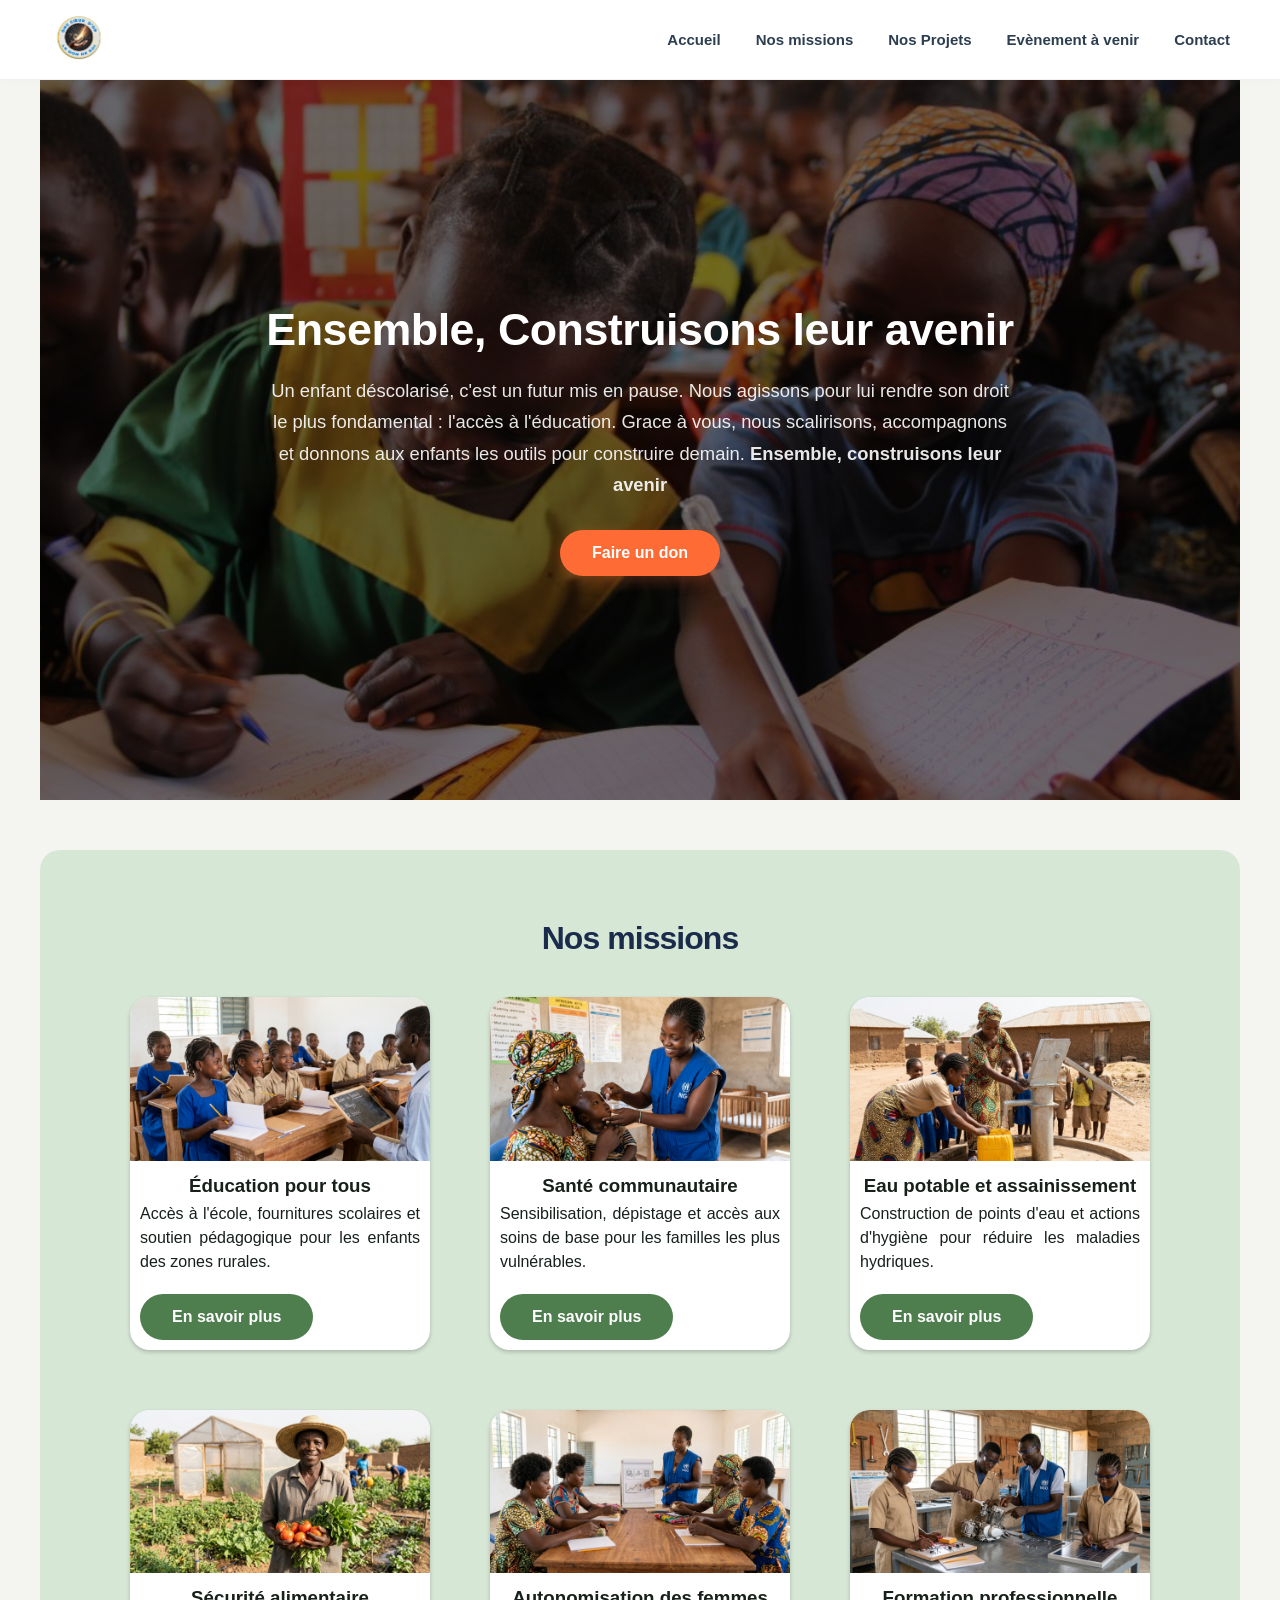
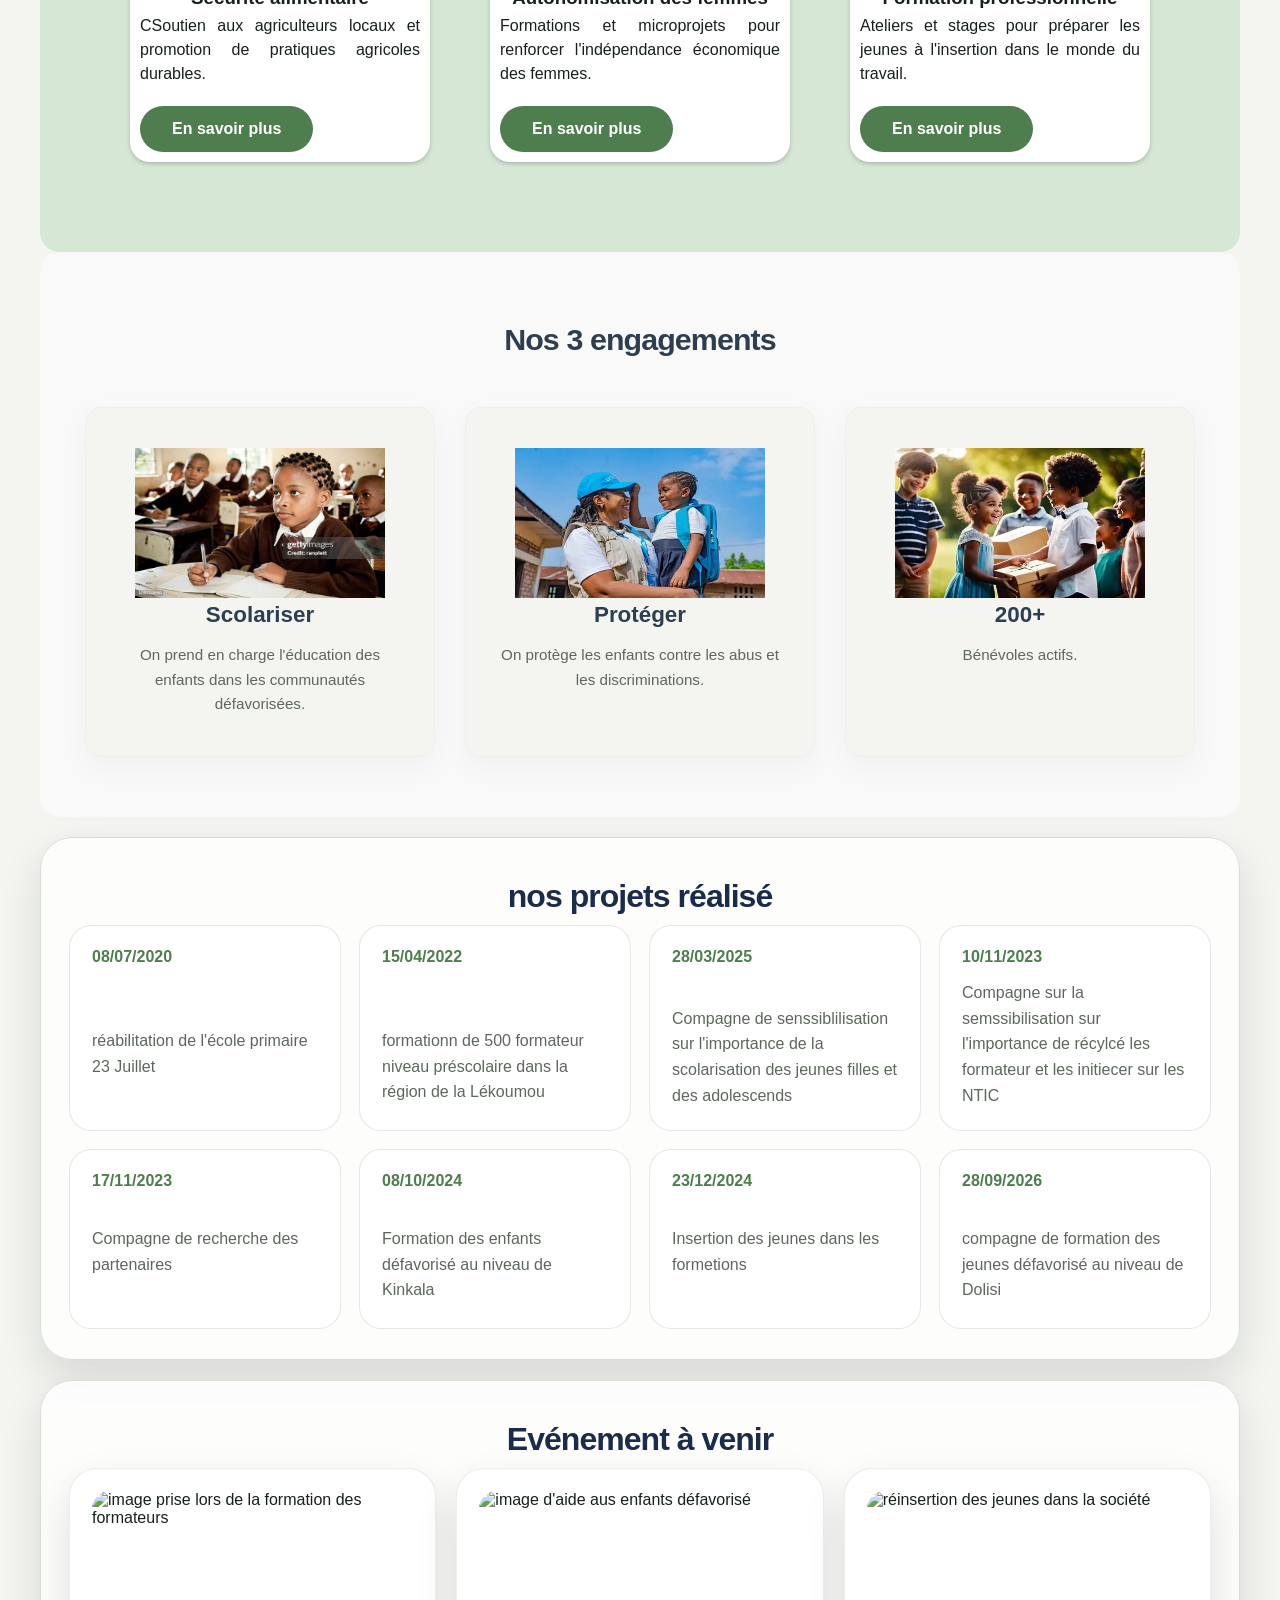
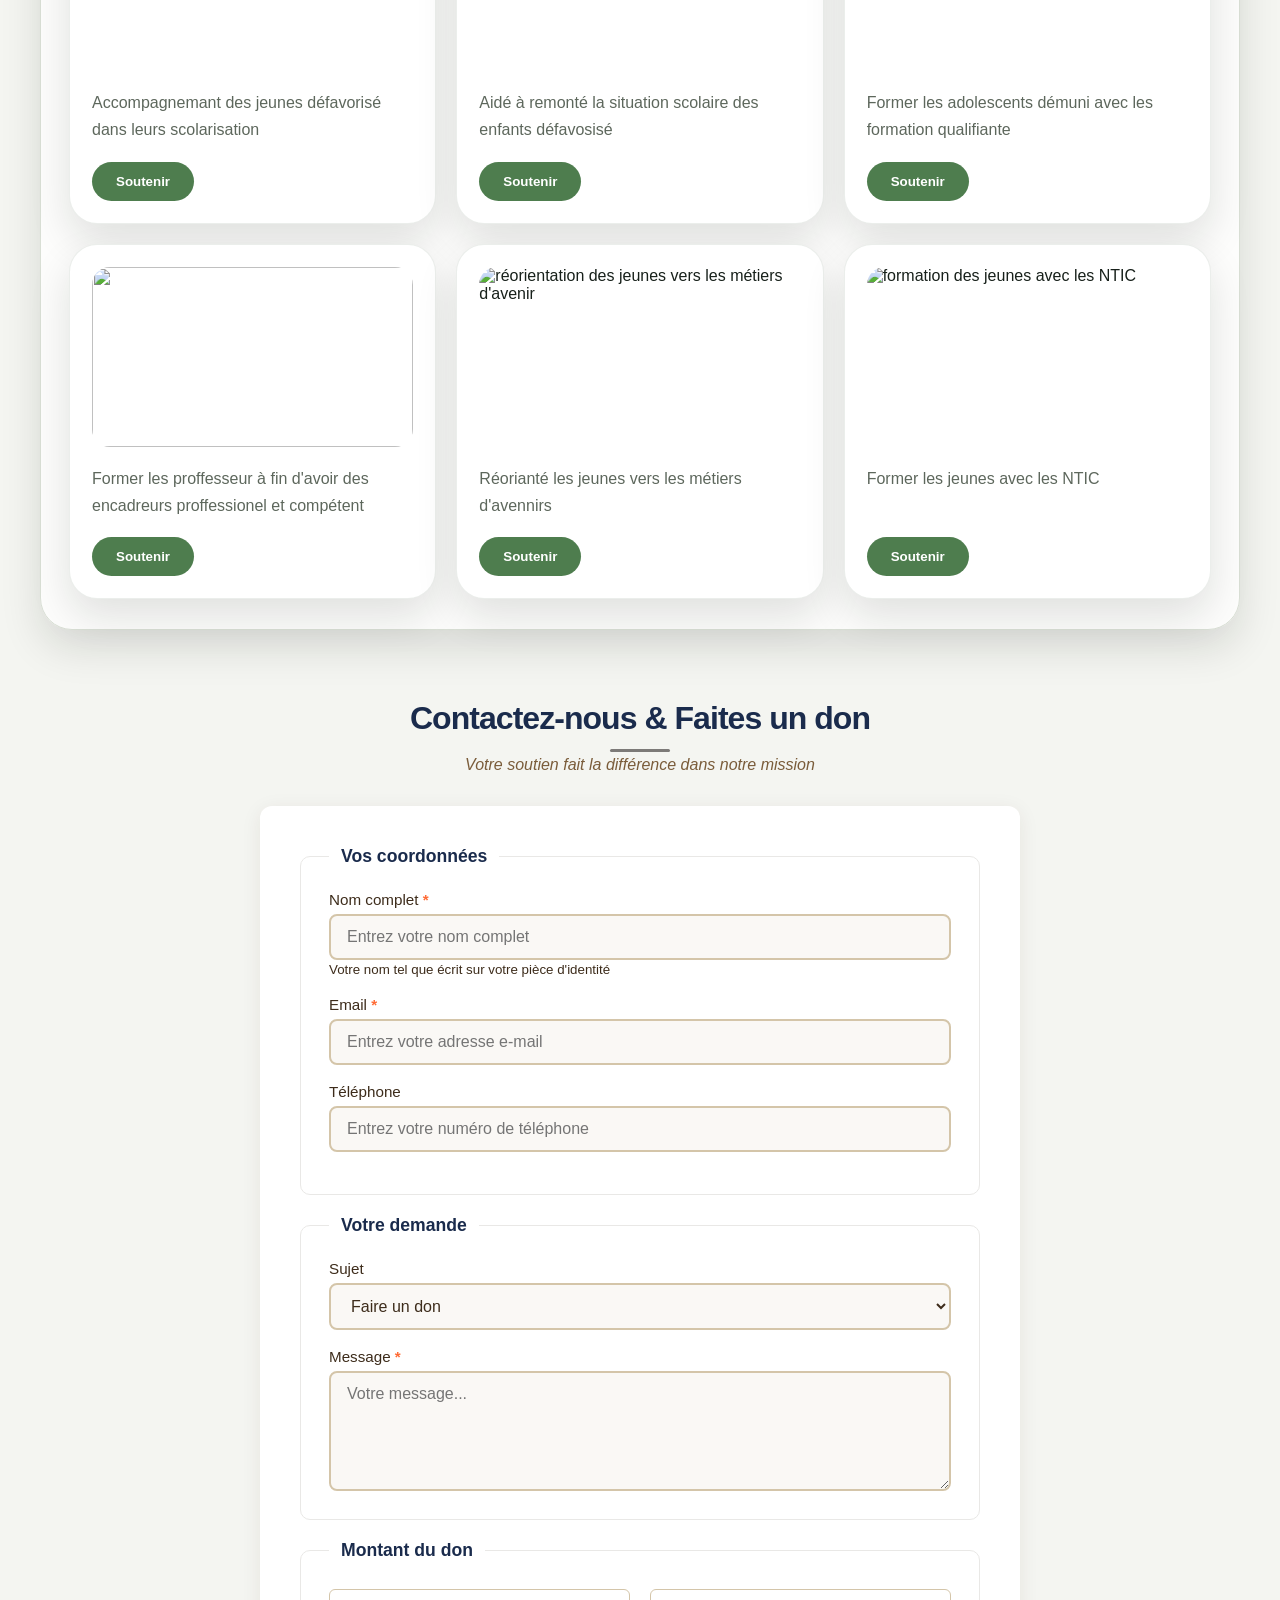
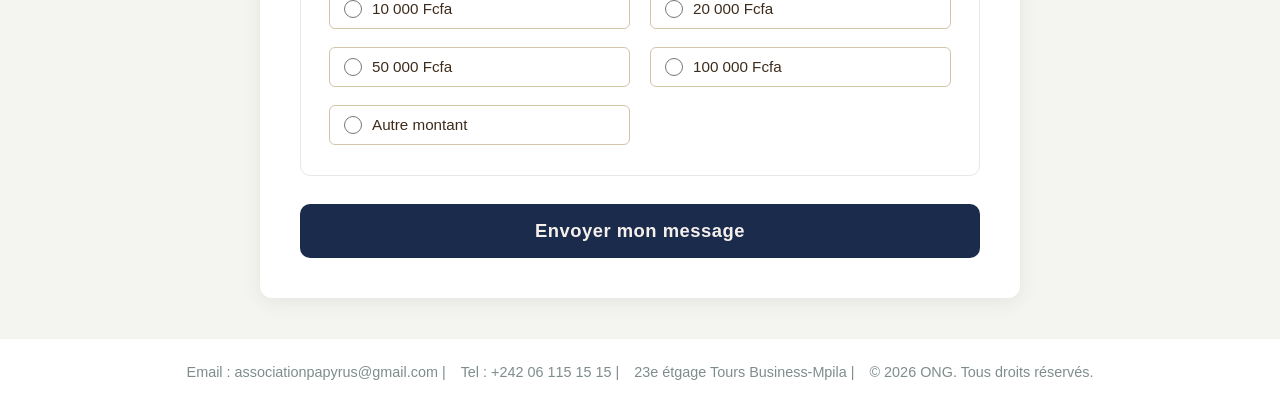
==== commit 0eaab4e5: "Ajout de la section missions" ====
--- a/index.html
+++ b/index.html
@@ -18,7 +18,7 @@
             </a>
             <ul class="nav-links">
                 <li><a href="#">Accueil</a></li>
-                <li><a href="#mission">Nos missions</a></li>
+                <li><a href="#mission-card">Nos missions</a></li>
                 <li><a href="#projet">Nos Projets</a></li>
                 <li><a href="#evenements">Evènement à venir</a></li>
                 <li><a href="#contact-don">Contact</a></li>
@@ -38,12 +38,92 @@
                <a href="don.html" class="btn">Faire un don</a>
             </div>
         </section>
+        
+        <!--  Nos missions -->
+        
+        <section id="mission-card">
+            <header>
+                <h2 id="mission">Nos missions</h2>
+            </header>
+            <article class="mission-card">
+                <img src="image/education pour tous.png" alt="Enfants assis en classe, en train d'écrire dans des cahiers">
+                <div class="mission-card-content">
+                    <h3>Éducation pour tous</h3>
+                    <p>Accès à l'école, fournitures scolaires et soutien pédagogique pour les enfants des zones rurales.</p>
+                </div>
+                <div class="mission-card-footer">
+                    <a href="missions.html#education" class="btn">En savoir plus</a>
+                </div>
+            </article>
+    
+            <article class="mission-card">
+                <img src="image/santé communautaire.png" alt="Agent de santé examinant un enfant dans un centre communautaire">
+                <div class="mission-card-content">
+                    <h3>Santé communautaire</h3>
+                    <p>Sensibilisation, dépistage et accès aux soins de base pour les familles les plus vulnérables.
+</p>
+                </div>
+                <div class="mission-card-footer">
+                    <a href="missions.html#education" class="btn">En savoir plus</a>
+                </div>
+            </article>
+            
+            <article class="mission-card">
+                <img src="image/eau potable et assainissement.png" alt="Femme puisant de l'eau à un point d'eau potable construit par l'ONG">
+                <div class="mission-card-content">
+                    <h3>Eau potable et assainissement</h3>
+                    <p>Construction de points d'eau et actions d'hygiène pour réduire les maladies hydriques.
+</p>
+                </div>
+                <div class="mission-card-footer">
+                    <a href="missions.html#education" class="btn">En savoir plus</a>
+                </div>
+            </article>
+
+            <article class="mission-card">
+                <img src="image/sécurité alimentaire.png" alt="Agriculteur travaillant dans un champ cultivé selon des pratiques durables">
+                <div class="mission-card-content">
+                    <h3>Sécurité alimentaire</h3>
+                    <p>CSoutien aux agriculteurs locaux et promotion de pratiques agricoles durables.
+</p>
+                </div>
+                <div class="mission-card-footer">
+                    <a href="missions.html#education" class="btn">En savoir plus</a>
+                </div>
+            </article>
+
+            <article class="mission-card">
+                <img src="image/autonomisation des femmes.png" alt="Groupe de femmes participant à un atelier de formation">
+                <div class="mission-card-content">
+                    <h3>Autonomisation des femmes</h3>
+                    <p>Formations et microprojets pour renforcer l'indépendance économique des femmes.
+</p>
+                </div>
+                <div class="mission-card-footer">
+                    <a href="missions.html#education" class="btn">En savoir plus</a>
+                </div>
+            </article>
+
+            <article class="mission-card">
+                <img src="image/formation professionnelle des jeunes.png" alt="Jeune apprenant un métier manuel lors d'un atelier de formation professionnelle">
+                <div class="mission-card-content">
+                    <h3>Formation professionnelle</h3>
+                    <p>Ateliers et stages pour préparer les jeunes à l'insertion dans le monde du travail.
+</p>
+                </div>
+                <div class="mission-card-footer">
+                    <a href="missions.html#education" class="btn">En savoir plus</a>
+                </div>
+            </article>
+
+        </section>
+
+
         <section id="mission" class="engagements">
             <h2>Nos 3 engagements</h2>
             <div class="cards">
                 <div class="card">
                     <article>
-                    
                     <img src="image/education.jpg" width="250" height="150" alt="education">
                     <h3>Scolariser</h3>
                     <p>On prend en charge l'éducation des enfants dans les communautés défavorisées.</p>
@@ -65,6 +145,7 @@
                 </div>
             </div>
         </section>
+        
         <!--  Les projet déjà réalisé -->
         <section id="projet" class="calandar_section">
             <h2>nos projets réalisé</h2>
--- a/style.css
+++ b/style.css
@@ -171,6 +171,7 @@
 .engagements {
     background-color: #f9f9f9;
     text-align: center;
+    border-radius: 20px;
 }
 
 .engagements h2 {
@@ -179,6 +180,68 @@
     color: var(--text-main);
 }
 
+#mission-card{
+    display: flex;
+    justify-content: center;
+    flex-wrap: wrap;
+    background: var(--accent-soft);
+    border-radius: 20px;
+    margin-top: 50px;
+}
+
+#mission-card header {
+    z-index: 1;
+}
+.mission{
+    margin-top: 60px;
+}
+
+.mission-card{
+    min-width: 250px;
+    width: 300px;
+    background-color: white;
+    border-radius: 20px;
+    box-shadow: 0px 2px 4px rgba(0, 0, 0, 0.2);
+    overflow: hidden;
+    margin: 30px;
+}
+
+.mission-card img{
+    width: 100%;
+    height: auto;
+}
+
+.mission-card-content{
+    padding: 10px;
+}
+
+.mission-card-content h3{
+    margin-bottom: 5px;
+    text-align: center;
+}
+
+.mission-card-content p {
+    text-align: justify;
+    line-height: 1.5;
+}
+.mission-card-footer{
+    display: flex;
+    justify-content: space-between;
+    padding: 10px;
+}
+
+.mission-card-footer a{
+    background: var(--accent);
+    box-shadow: none;
+}
+
+.mission-card-footer a:hover{
+    background: var(--accent);
+    box-shadow: 0 2px 4px rgba(0, 0, 0, 1.5);
+
+}
+
+
 .cards {
     display: flex;
     justify-content: center;
@@ -188,7 +251,7 @@
 }
 
 .card {
-    background: var(--surface);
+    background: var(--bg-color);
     padding: 40px 30px;
     border-radius: 16px;
     box-shadow: 0 10px 30px rgba(0, 0, 0, 0.04);
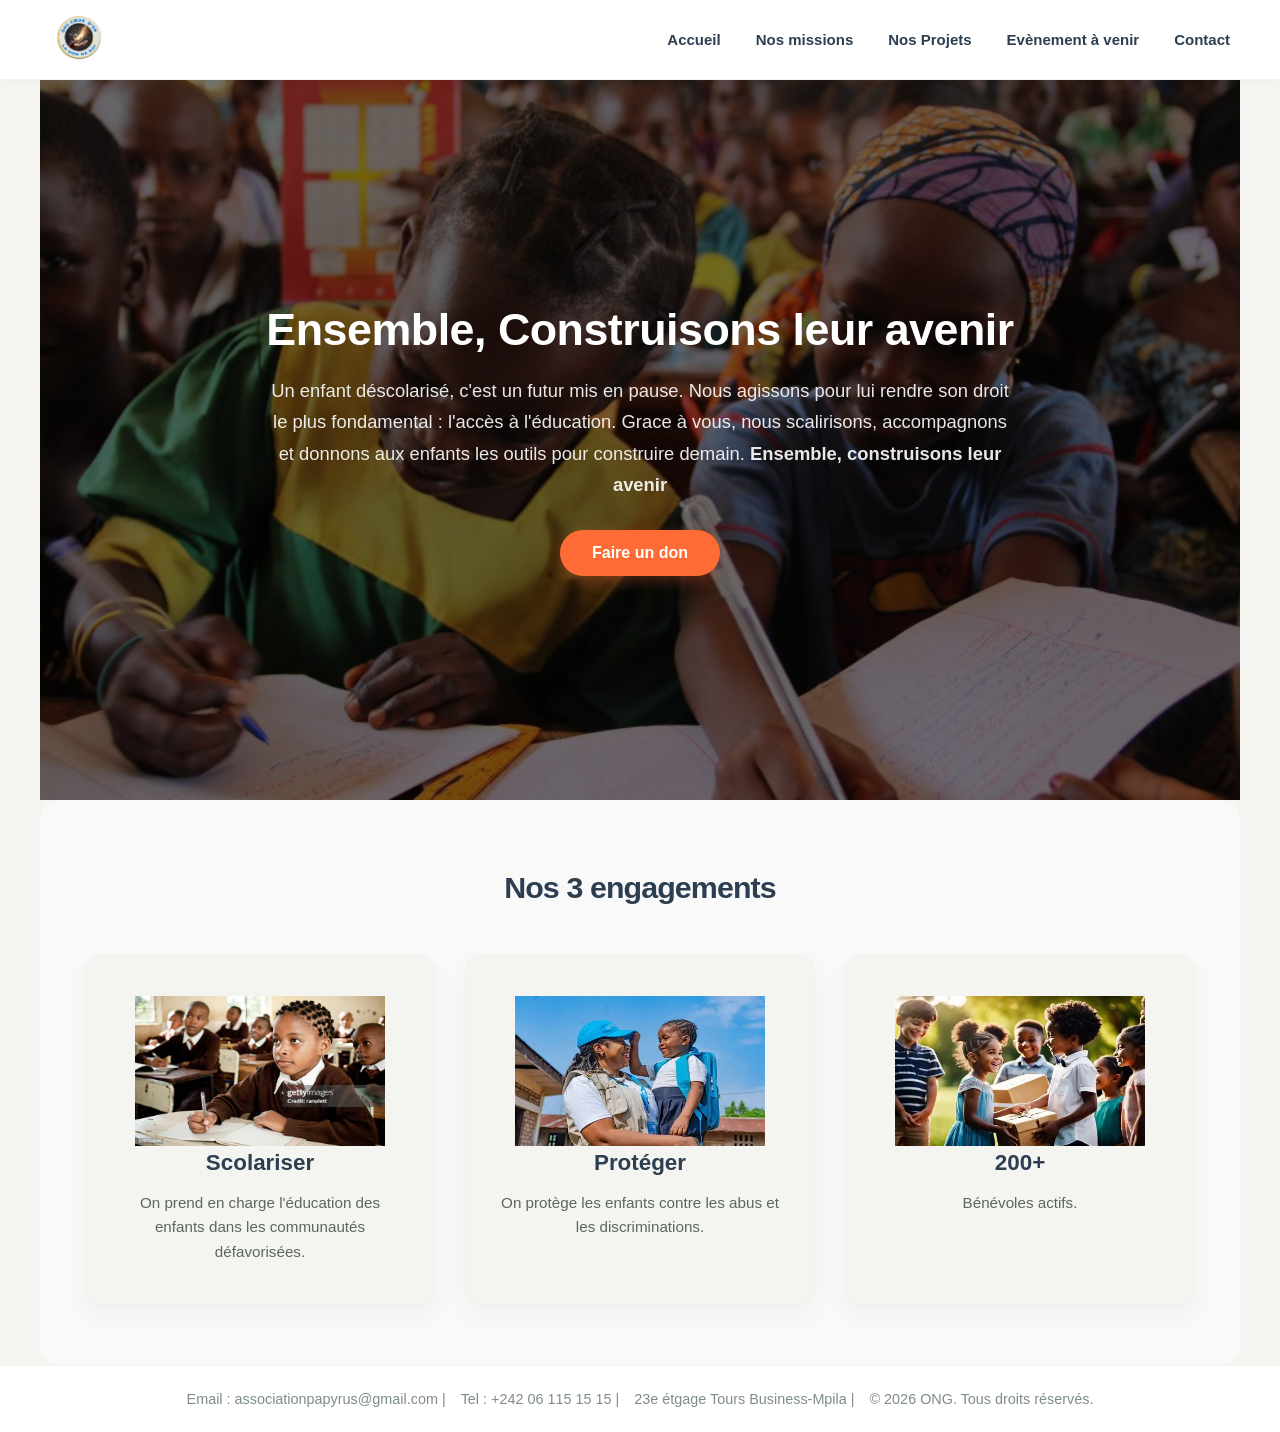
==== commit bb5096e4: "restructuration du projet" ====
--- a/index.html
+++ b/index.html
@@ -17,11 +17,11 @@
                 <img src="image/logo1.png" alt="Logo de l'ONG" class="logo-img">
             </a>
             <ul class="nav-links">
-                <li><a href="#">Accueil</a></li>
-                <li><a href="#mission-card">Nos missions</a></li>
-                <li><a href="#projet">Nos Projets</a></li>
-                <li><a href="#evenements">Evènement à venir</a></li>
-                <li><a href="#contact-don">Contact</a></li>
+                <li><a href="/index.html">Accueil</a></li>
+                <li><a href="/mission.html">Nos missions</a></li>
+                <li><a href="/projet.html">Nos Projets</a></li>
+                <li><a href="/evenement.html">Evènement à venir</a></li>
+                <li><a href="/contact.html">Contact</a></li>
             </ul>
         </nav>
     </header>
@@ -38,92 +38,12 @@
                <a href="don.html" class="btn">Faire un don</a>
             </div>
         </section>
-        
-        <!--  Nos missions -->
-        
-        <section id="mission-card">
-            <header>
-                <h2 id="mission">Nos missions</h2>
-            </header>
-            <article class="mission-card">
-                <img src="image/education pour tous.png" alt="Enfants assis en classe, en train d'écrire dans des cahiers">
-                <div class="mission-card-content">
-                    <h3>Éducation pour tous</h3>
-                    <p>Accès à l'école, fournitures scolaires et soutien pédagogique pour les enfants des zones rurales.</p>
-                </div>
-                <div class="mission-card-footer">
-                    <a href="missions.html#education" class="btn">En savoir plus</a>
-                </div>
-            </article>
-    
-            <article class="mission-card">
-                <img src="image/santé communautaire.png" alt="Agent de santé examinant un enfant dans un centre communautaire">
-                <div class="mission-card-content">
-                    <h3>Santé communautaire</h3>
-                    <p>Sensibilisation, dépistage et accès aux soins de base pour les familles les plus vulnérables.
-</p>
-                </div>
-                <div class="mission-card-footer">
-                    <a href="missions.html#education" class="btn">En savoir plus</a>
-                </div>
-            </article>
-            
-            <article class="mission-card">
-                <img src="image/eau potable et assainissement.png" alt="Femme puisant de l'eau à un point d'eau potable construit par l'ONG">
-                <div class="mission-card-content">
-                    <h3>Eau potable et assainissement</h3>
-                    <p>Construction de points d'eau et actions d'hygiène pour réduire les maladies hydriques.
-</p>
-                </div>
-                <div class="mission-card-footer">
-                    <a href="missions.html#education" class="btn">En savoir plus</a>
-                </div>
-            </article>
-
-            <article class="mission-card">
-                <img src="image/sécurité alimentaire.png" alt="Agriculteur travaillant dans un champ cultivé selon des pratiques durables">
-                <div class="mission-card-content">
-                    <h3>Sécurité alimentaire</h3>
-                    <p>CSoutien aux agriculteurs locaux et promotion de pratiques agricoles durables.
-</p>
-                </div>
-                <div class="mission-card-footer">
-                    <a href="missions.html#education" class="btn">En savoir plus</a>
-                </div>
-            </article>
-
-            <article class="mission-card">
-                <img src="image/autonomisation des femmes.png" alt="Groupe de femmes participant à un atelier de formation">
-                <div class="mission-card-content">
-                    <h3>Autonomisation des femmes</h3>
-                    <p>Formations et microprojets pour renforcer l'indépendance économique des femmes.
-</p>
-                </div>
-                <div class="mission-card-footer">
-                    <a href="missions.html#education" class="btn">En savoir plus</a>
-                </div>
-            </article>
-
-            <article class="mission-card">
-                <img src="image/formation professionnelle des jeunes.png" alt="Jeune apprenant un métier manuel lors d'un atelier de formation professionnelle">
-                <div class="mission-card-content">
-                    <h3>Formation professionnelle</h3>
-                    <p>Ateliers et stages pour préparer les jeunes à l'insertion dans le monde du travail.
-</p>
-                </div>
-                <div class="mission-card-footer">
-                    <a href="missions.html#education" class="btn">En savoir plus</a>
-                </div>
-            </article>
-
-        </section>
-
-
         <section id="mission" class="engagements">
             <h2>Nos 3 engagements</h2>
             <div class="cards">
                 <div class="card">
                     <article>
+                    
                     <img src="image/education.jpg" width="250" height="150" alt="education">
                     <h3>Scolariser</h3>
                     <p>On prend en charge l'éducation des enfants dans les communautés défavorisées.</p>
@@ -145,137 +65,7 @@
                 </div>
             </div>
         </section>
-        
-        <!--  Les projet déjà réalisé -->
-        <section id="projet" class="calandar_section">
-            <h2>nos projets réalisé</h2>
-            <div class="calandar_container">
-                <div class="child_calandar">
-                    <p>08/07/2020</p>
-                    <p>réabilitation de l'école primaire 23 Juillet</p>
-                </div>
-                <div class="child_calandar">
-                    <p>15/04/2022</p>
-                    <p>formationn de 500 formateur niveau préscolaire dans la région de la Lékoumou</p>
-                </div>
-                <div class="child_calandar">
-                    <p>28/03/2025</p>
-                    <p> Compagne de senssiblilisation sur l'importance de la scolarisation des jeunes filles et des adolescends </p>
-                </div>
-
-                <div class="child_calandar">
-                    <p>10/11/2023</p>
-                    <p> Compagne sur la semssibilisation sur l'importance de récylcé les formateur et les initiecer sur les NTIC</p>
-                </div>
-                <div class="child_calandar">    
-                    <p>17/11/2023</p>
-                    <p>Compagne de recherche des partenaires </p>
-                </div>
-
-                <div class="child_calandar"> 
-                    <p>08/10/2024</p>
-                    <p>Formation des enfants défavorisé au niveau de Kinkala</p>
-                </div>
-                <div class="child_calandar">
-                    <p>23/12/2024</p>
-                    <p>Insertion des jeunes dans les formetions</p>
-                </div>
-                <div class="child_calandar">             
-                    <p>28/09/2026</p>
-                    <p>compagne de formation des jeunes défavorisé au niveau de Dolisi</p>
-                </div>
-            </div>
-    </section>
-
-
-
-    <section id="evenements" class="projet_section">
-        <h2>Evénement à venir</h2>
-        <div class="container_projet">
-            <div class="child_projet">
-                <img src="https://legrandmono.bj/wp-content/uploads/2024/09/IMG-20240927-WA0129.jpg" alt="image prise lors de la formation des formateurs">
-                <p> Accompagnemant des jeunes défavorisé dans leurs scolarisation</p>
-                <button>Soutenir</button>
-            </div>
-            <div class="child_projet">
-                <img src="https://encrypted-tbn0.gstatic.com/images?q=tbn:ANd9GcRmn4gI9Ow5GLTGpwdZaZLnpQS62dwzowXcWc6ldBdXpA&s=10" alt="image d'aide aus enfants défavorisé">
-                <p>Aidé à remonté la situation scolaire des enfants défavosisé </p>
-                <button>Soutenir</button>
-            </div>
-            <div class="child_projet">
-                <img src="https://www.adiac-congo.com/sites/default/files/img-20231004-wa0009.jpg" alt=" réinsertion des jeunes dans la société">
-                <p>Former les adolescents démuni avec les formation qualifiante</p>
-                <button>Soutenir</button>
-            </div>
-            <div class="child_projet">
-                <img src="https://encrypted-tbn0.gstatic.com/images?q=tbn:ANd9GcTs5xlvQpNyrW2A0Wgi2jLqaTZ2bCmVh3GFG5YXTifcsnh3gACcMh5GiiU&s=10" alt="">
-                <p>Former les proffesseur à fin d'avoir des encadreurs proffessionel et compétent </p>
-                <button>Soutenir</button>
-            </div>
-            <div class="child_projet">
-                <img src="https://online.edhec.edu/wp-content/uploads/2023/07/ChatGPT-Image-Jun-26-2026-06_09_16-PM-1920x768.png" alt=" réorientation des jeunes vers les métiers d'avenir">
-                <p>Réorianté les jeunes vers les métiers d'avennirs </p>
-                <button>Soutenir</button>
-            </div>
-            <div class="child_projet">
-                <img src="https://encrypted-tbn0.gstatic.com/images?q=tbn:ANd9GcTFiH9bHSVfuEhfHbnqG5FL65zn-hc5rczifXO11B1sa4hIAQC0uTq6vQdM&s=10" alt=" formation des jeunes avec les NTIC">
-                <p>Former les jeunes avec les NTIC</p>
-                <button>Soutenir</button>
-            </div>
-        </div>
-    </section>
-
-    <section id="contact-don" class="contact-don">
-        <h2>Contactez-nous &amp; Faites un don</h2>
-        <p class="subtitle">Votre soutien fait la différence dans notre mission</p>
-        <address class="contact-adress">
-            
-        </address>
-        <form action="#" method="get" class="contact-form">
-            <fieldset>
-                <legend>Vos coordonnées</legend>
-                <div class="form-group">
-                    <label for="nom">Nom complet <span class="required">*</span></label>
-                    <input type="text" id="nom" name="nom" placeholder="Entrez votre nom complet" required>
-                    <small id="nom-help">Votre nom tel que écrit sur votre pièce d'identité</small>
-                </div>
-                <div class="form-group">
-                    <label for="email">Email <span class="required">*</span></label>
-                    <input type="email" id="email" name="email" placeholder="Entrez votre adresse e-mail" required>
-                </div>
-                <div class="form-group">
-                    <label for="tel">Téléphone</label>
-                    <input type="tel" id="tel" name="tel" placeholder="Entrez votre numéro de téléphone">
-                </div>
-            </fieldset>
-            <fieldset>
-                <legend>Votre demande</legend>
-                <div class="form-group">
-                    <label for="sujet">Sujet</label>
-                    <select id="sujet" name="sujet">
-                        <option value="info">Demande d'information</option>
-                        <option value="don" selected>Faire un don</option>
-                        <option value="autre">Autre</option>
-                    </select>
-                </div>
-                <div class="form-groupe">
-                    <label for="message">Message <span class=required>*</span></label>
-                    <textarea id="message" name="message" rows="5" placeholder="Votre message..." required></textarea>   
-                </div>
-            </fieldset>
-            <fieldset>
-                <legend>Montant du don</legend>
-                <div class="radio-group">
-                    <label><input type="radio" name="montant" value="10000"> 10 000 Fcfa</label>
-                    <label><input type="radio" name="montant" value="20000"> 20 000 Fcfa</label>
-                    <label><input type="radio" name="montant" value="50000"> 50 000 Fcfa</label>
-                    <label><input type="radio" name="montant" value="100000"> 100 000 Fcfa</label>
-                    <label><input type="radio" name="montant" value="autre"> Autre montant</label>
-                </div>
-            </fieldset>
-            <button type="submit" name="submit" class="btn-submit">Envoyer mon message</button>
-        </form>
-    </section>
+    </main>
 
     <footer>
         <p>Email : associationpapyrus@gmail.com | </a></p>
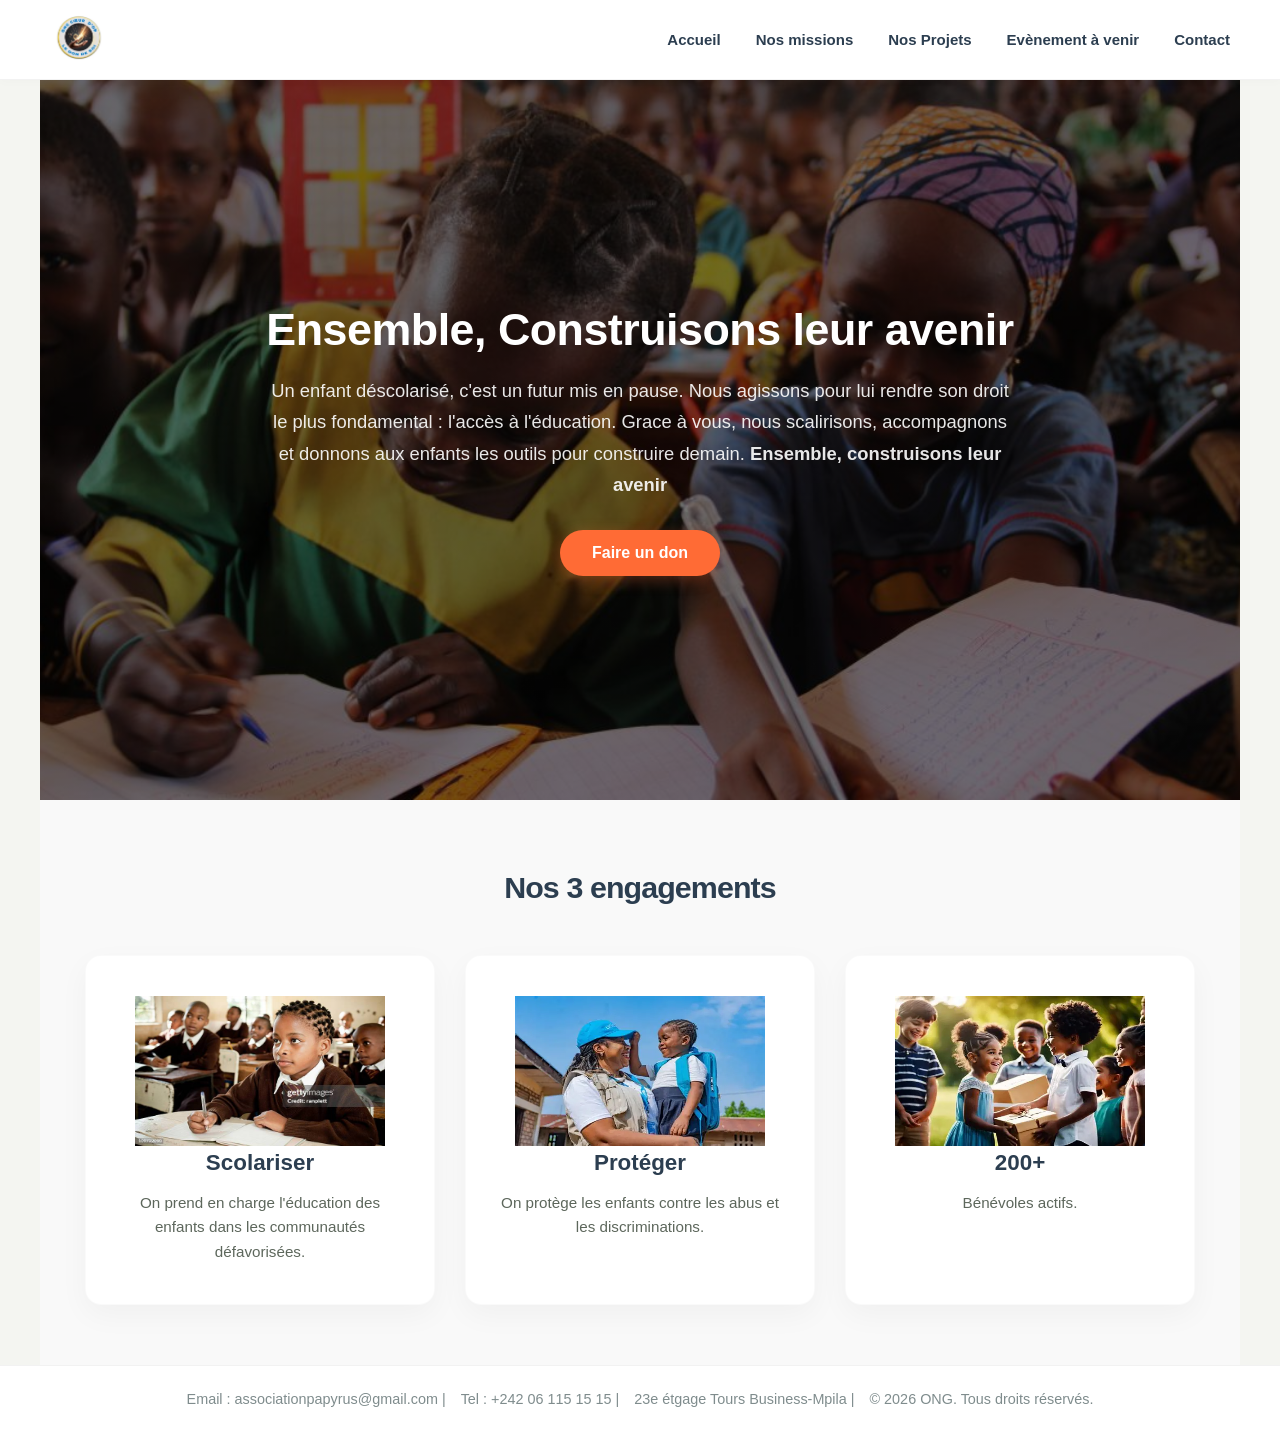
==== commit 1ee44505: "fix" ====
--- a/index.html
+++ b/index.html
@@ -17,11 +17,11 @@
                 <img src="image/logo1.png" alt="Logo de l'ONG" class="logo-img">
             </a>
             <ul class="nav-links">
-                <li><a href="/index.html">Accueil</a></li>
-                <li><a href="/mission.html">Nos missions</a></li>
-                <li><a href="/projet.html">Nos Projets</a></li>
-                <li><a href="/evenement.html">Evènement à venir</a></li>
-                <li><a href="/contact.html">Contact</a></li>
+                <li><a href="index.html">Accueil</a></li>
+                <li><a href="mission.html">Nos missions</a></li>
+                <li><a href="projet.html">Nos Projets</a></li>
+                <li><a href="evenement.html">Evènement à venir</a></li>
+                <li><a href="contact.html">Contact</a></li>
             </ul>
         </nav>
     </header>
@@ -35,7 +35,7 @@
                 pour construire demain.
                 <strong>Ensemble, construisons leur avenir</strong>
                </p>
-               <a href="don.html" class="btn">Faire un don</a>
+               <a href="contact.html" class="btn">Faire un don</a>
             </div>
         </section>
         <section id="mission" class="engagements">
--- a/style.css
+++ b/style.css
@@ -171,7 +171,6 @@
 .engagements {
     background-color: #f9f9f9;
     text-align: center;
-    border-radius: 20px;
 }
 
 .engagements h2 {
@@ -180,68 +179,6 @@
     color: var(--text-main);
 }
 
-#mission-card{
-    display: flex;
-    justify-content: center;
-    flex-wrap: wrap;
-    background: var(--accent-soft);
-    border-radius: 20px;
-    margin-top: 50px;
-}
-
-#mission-card header {
-    z-index: 1;
-}
-.mission{
-    margin-top: 60px;
-}
-
-.mission-card{
-    min-width: 250px;
-    width: 300px;
-    background-color: white;
-    border-radius: 20px;
-    box-shadow: 0px 2px 4px rgba(0, 0, 0, 0.2);
-    overflow: hidden;
-    margin: 30px;
-}
-
-.mission-card img{
-    width: 100%;
-    height: auto;
-}
-
-.mission-card-content{
-    padding: 10px;
-}
-
-.mission-card-content h3{
-    margin-bottom: 5px;
-    text-align: center;
-}
-
-.mission-card-content p {
-    text-align: justify;
-    line-height: 1.5;
-}
-.mission-card-footer{
-    display: flex;
-    justify-content: space-between;
-    padding: 10px;
-}
-
-.mission-card-footer a{
-    background: var(--accent);
-    box-shadow: none;
-}
-
-.mission-card-footer a:hover{
-    background: var(--accent);
-    box-shadow: 0 2px 4px rgba(0, 0, 0, 1.5);
-
-}
-
-
 .cards {
     display: flex;
     justify-content: center;
@@ -251,7 +188,7 @@
 }
 
 .card {
-    background: var(--bg-color);
+    background: var(--surface);
     padding: 40px 30px;
     border-radius: 16px;
     box-shadow: 0 10px 30px rgba(0, 0, 0, 0.04);
@@ -373,10 +310,22 @@
     flex: 1;
 }
 
-.child_projet button {
+.child_projet button  {
     align-self: start;
     border: none;
     border-radius: 999px;
+    padding: 12px 24px;
+    background: var(--accent);
+    
+    color: var(--surface);
+    font-weight: 600;
+    cursor: pointer;
+}
+.mbtn {
+    align-self: start;
+    border: none;
+    border-radius: 999px;
+    text-decoration: none;
     padding: 12px 24px;
     background: var(--accent);
     color: var(--surface);
@@ -627,4 +576,66 @@
         grid-template-columns: 1fr;
         gap: 8px;
     }
+}
+
+
+#mission-card{
+    display: flex;
+    justify-content: center;
+    flex-wrap: wrap;
+    background: ;
+    border-radius: 20px;
+    margin-top: 50px;
+}
+
+#mission-card header {
+    z-index: 1;
+}
+.mission{
+    margin-top: 60px;
+}
+
+.mission-card{
+    min-width: 250px;
+    width: 300px;
+    background-color: white;
+    border-radius: 20px;
+    box-shadow: 0px 2px 4px rgba(0, 0, 0, 0.2);
+    overflow: hidden;
+    margin: 30px;
+}
+
+.mission-card img{
+    width: 100%;
+    height: auto;
+}
+
+.mission-card-content{
+    padding: 10px;
+}
+
+.mission-card-content h3{
+    margin-bottom: 5px;
+    text-align: center;
+}
+
+.mission-card-content p {
+    text-align: justify;
+    line-height: 1.5;
+}
+.mission-card-footer{
+    display: flex;
+    justify-content: space-between;
+    padding: 10px;
+}
+
+.mission-card-footer a{
+    background: var(--accent);
+    box-shadow: none;
+}
+
+.mission-card-footer a:hover{
+    background: var(--accent);
+    box-shadow: 0 2px 4px rgba(0, 0, 0, 1.5);
+
 }
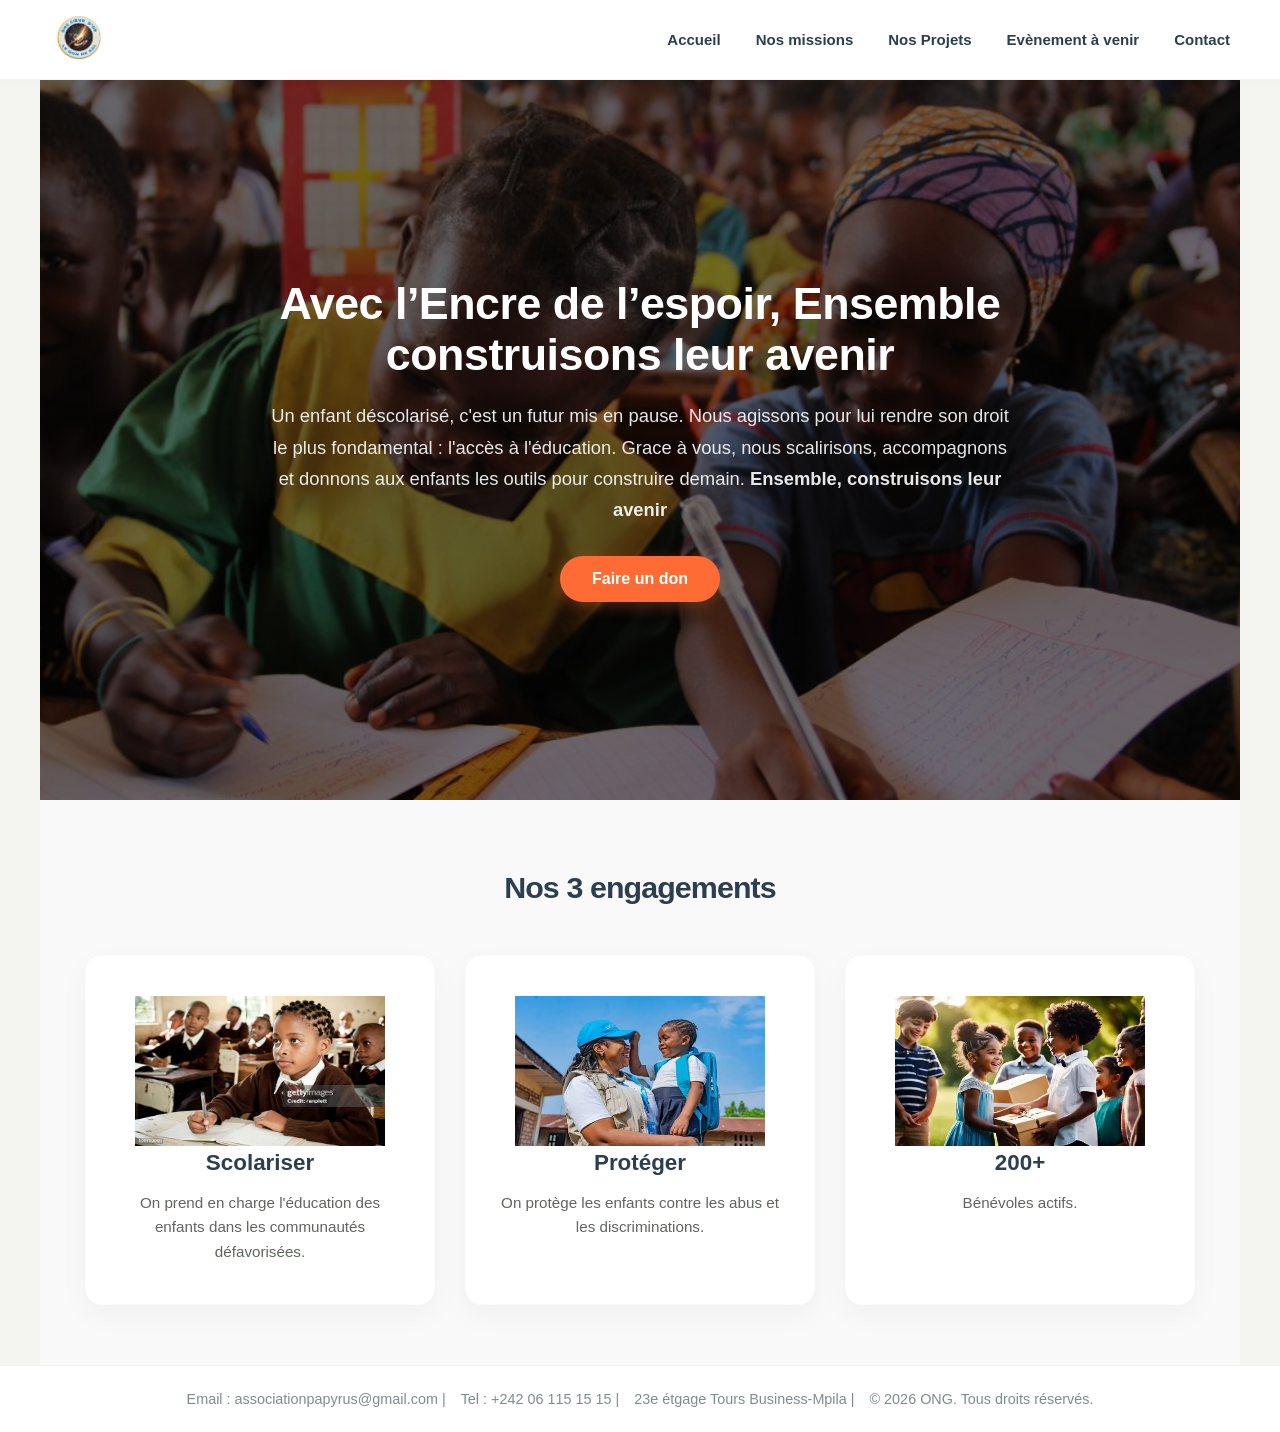
==== commit 35615365: "Update title and heading for the organization" ====
--- a/index.html
+++ b/index.html
@@ -3,7 +3,7 @@
 <head>
     <meta charset="UTF-8">
     <meta name="viewport" content="width=device-width, initial-scale=1.0">
-    <title>associatif / ONG </title>
+    <title> l’Encre de l’espoir</title>
     <link rel="preconnect" href="https://fonts.googleapis.com">
     <link rel="preconnect" href="https://fonts.gstatic.com" crossorigin>
     <link href="https://fonts.googleapis.com/css2?family=Roboto:ital,wght@0,100..900;1,100..900&display=swap" rel="stylesheet">
@@ -28,7 +28,7 @@
     <main>
         <section class="hero">
             <div class="hero-content">
-               <h1>Ensemble, Construisons leur avenir</h1>
+               <h1>Avec  l’Encre de l’espoir, Ensemble construisons leur avenir</h1>
                <p>Un enfant déscolarisé, c'est un futur mis en pause. Nous agissons pour lui rendre
                 son droit le plus fondamental : l'accès à l'éducation.
                 Grace à vous, nous scalirisons, accompagnons et donnons aux enfants les outils
